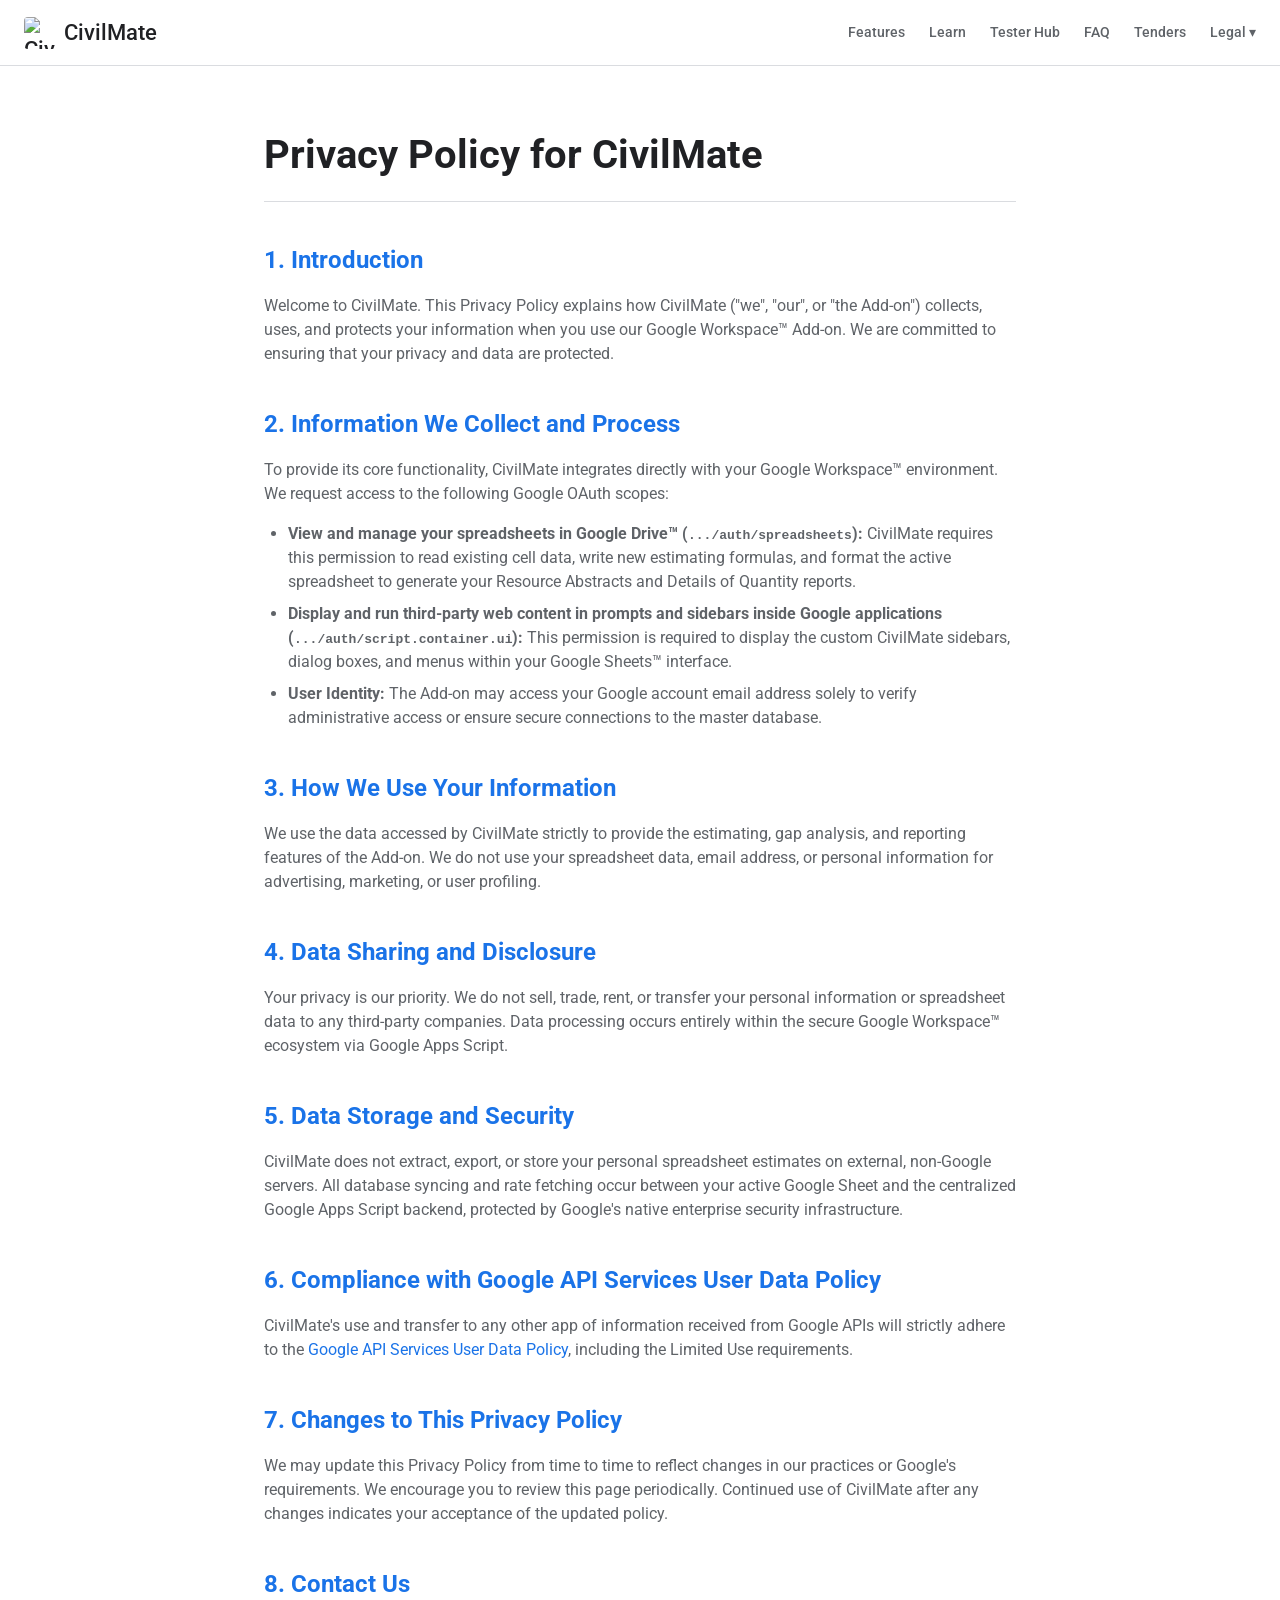
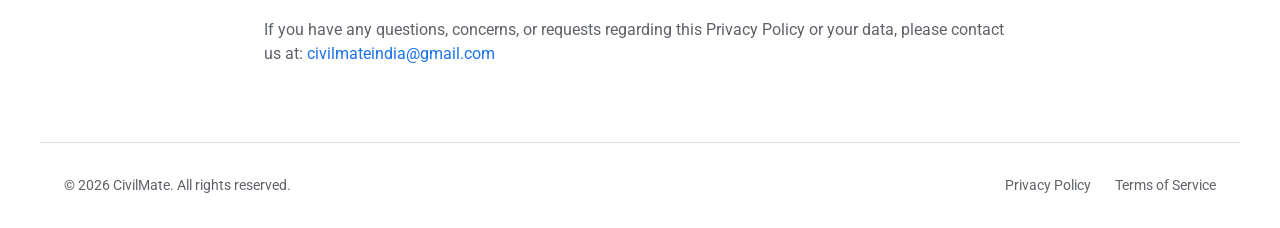
==== addon-privacy.html @ a929aa40 "Add files via upload" ====
﻿<!DOCTYPE html>
<html lang="en">
<head>
    <meta charset="UTF-8">
    <meta name="viewport" content="width=device-width, initial-scale=1.0">
    <title>Privacy Policy - CivilMate</title>
    <link rel="preconnect" href="https://fonts.googleapis.com">
    <link rel="preconnect" href="https://fonts.gstatic.com" crossorigin>
    <link href="https://fonts.googleapis.com/css2?family=Google+Sans:wght@400;500;700&family=Roboto:wght@400;500&display=swap" rel="stylesheet">
    <link href="https://fonts.googleapis.com/icon?family=Material+Icons" rel="stylesheet">
    <link rel="stylesheet" href="style.css">
</head>
<body>

    <header>
        <div class="logo">
            <img src="logo.jpg" alt="CivilMate Logo" width="32" height="32" style="border-radius:4px;">
            <a href="index.html" style="color: inherit;">CivilMate</a>
        </div>
        <div class="nav-links">
            <a href="index.html#features">Features</a>
            <a href="index.html#learn-section">Learn</a>
            <a href="index.html#tester-hub-section">Tester Hub</a>
            <a href="faq.html">FAQ</a>
            <a href="live-tenders.html">Tenders</a>
            <div class="dropdown">
                <a href="#" style="cursor:default">Legal &#9662;</a>
                <div class="dropdown-content">
                    <div class="dropdown-group">CivilMate Add-On</div>
                    <a href="addon-privacy.html">Privacy Policy</a>
                    <a href="addon-terms.html">Terms of Service</a>
                    <div class="dropdown-divider"></div>
                    <div class="dropdown-group">CivilMate Extension</div>
                    <a href="extension-privacy.html">Privacy Policy</a>
                </div>
            </div>
        </div>
    </header>

    <div class="doc-content">
        <h1>Privacy Policy for CivilMate</h1>
        
        <h2>1. Introduction</h2>
        <p>Welcome to CivilMate. This Privacy Policy explains how CivilMate ("we", "our", or "the Add-on") collects, uses, and protects your information when you use our Google Workspace&trade; Add-on. We are committed to ensuring that your privacy and data are protected.</p>

        <h2>2. Information We Collect and Process</h2>
        <p>To provide its core functionality, CivilMate integrates directly with your Google Workspace&trade; environment. We request access to the following Google OAuth scopes:</p>
        <ul>
            <li><strong>View and manage your spreadsheets in Google Drive&trade; (<code>.../auth/spreadsheets</code>):</strong> CivilMate requires this permission to read existing cell data, write new estimating formulas, and format the active spreadsheet to generate your Resource Abstracts and Details of Quantity reports.</li>
            <li><strong>Display and run third-party web content in prompts and sidebars inside Google applications (<code>.../auth/script.container.ui</code>):</strong> This permission is required to display the custom CivilMate sidebars, dialog boxes, and menus within your Google Sheets&trade; interface.</li>
            <li><strong>User Identity:</strong> The Add-on may access your Google account email address solely to verify administrative access or ensure secure connections to the master database.</li>
        </ul>

        <h2>3. How We Use Your Information</h2>
        <p>We use the data accessed by CivilMate strictly to provide the estimating, gap analysis, and reporting features of the Add-on. We do not use your spreadsheet data, email address, or personal information for advertising, marketing, or user profiling.</p>

        <h2>4. Data Sharing and Disclosure</h2>
        <p>Your privacy is our priority. We do not sell, trade, rent, or transfer your personal information or spreadsheet data to any third-party companies. Data processing occurs entirely within the secure Google Workspace&trade; ecosystem via Google Apps Script.</p>

        <h2>5. Data Storage and Security</h2>
        <p>CivilMate does not extract, export, or store your personal spreadsheet estimates on external, non-Google servers. All database syncing and rate fetching occur between your active Google Sheet and the centralized Google Apps Script backend, protected by Google's native enterprise security infrastructure.</p>

        <h2>6. Compliance with Google API Services User Data Policy</h2>
        <p>CivilMate's use and transfer to any other app of information received from Google APIs will strictly adhere to the <a href="https://developers.google.com/terms/api-services-user-data-policy" target="_blank">Google API Services User Data Policy</a>, including the Limited Use requirements.</p>

        <h2>7. Changes to This Privacy Policy</h2>
        <p>We may update this Privacy Policy from time to time to reflect changes in our practices or Google's requirements. We encourage you to review this page periodically. Continued use of CivilMate after any changes indicates your acceptance of the updated policy.</p>

        <h2>8. Contact Us</h2>
        <p>If you have any questions, concerns, or requests regarding this Privacy Policy or your data, please contact us at: <a href="mailto:civilmateindia@gmail.com">civilmateindia@gmail.com</a></p>
    </div>

    <footer>
        <div>&copy; 2026 CivilMate. All rights reserved.</div>
        <div class="footer-links">
            <a href="addon-privacy.html">Privacy Policy</a>
            <a href="addon-terms.html">Terms of Service</a>
        </div>
    </footer>

</body>
</html>
---- style.css ----
﻿:root {
    --google-blue: #1a73e8;
    --google-blue-hover: #1557b0;
    --text-primary: #202124;
    --text-secondary: #5f6368;
    --bg-gray: #f8f9fa;
    --border-color: #dadce0;
}

* {
    box-sizing: border-box;
    margin: 0;
    padding: 0;
}

body {
    font-family: 'Google Sans', 'Roboto', Arial, sans-serif;
    color: var(--text-primary);
    line-height: 1.5;
    -webkit-font-smoothing: antialiased;
}

a {
    text-decoration: none;
    color: var(--google-blue);
}

/* Navbar */
header {
    position: fixed;
    top: 0;
    width: 100%;
    background: white;
    padding: 16px 24px;
    display: flex;
    align-items: center;
    justify-content: space-between;
    border-bottom: 1px solid var(--border-color);
    z-index: 1000;
}

.logo {
    font-size: 22px;
    font-weight: 500;
    color: var(--text-primary);
    display: flex;
    align-items: center;
    gap: 8px;
}

.logo .material-icons {
    color: var(--google-blue);
    font-size: 28px;
}

.nav-links {
    display: flex;
    gap: 24px;
    align-items: center;
}

.nav-links a {
    color: var(--text-secondary);
    font-weight: 500;
    font-size: 14px;
}

.nav-links a:hover {
    color: var(--text-primary);
}

/* Buttons */
.btn {
    display: inline-flex;
    align-items: center;
    justify-content: center;
    padding: 10px 24px;
    font-family: 'Google Sans', sans-serif;
    font-weight: 500;
    font-size: 15px;
    border-radius: 4px;
    cursor: pointer;
    transition: all 0.2s ease;
    border: none;
}

.btn-primary {
    background-color: var(--google-blue);
    color: white;
}

.btn-primary:hover {
    background-color: var(--google-blue-hover);
    box-shadow: 0 1px 2px 0 rgba(60,64,67,0.3), 0 1px 3px 1px rgba(60,64,67,0.15);
    color: white;
}

.btn-secondary {
    background-color: white;
    color: var(--google-blue);
    border: 1px solid var(--border-color);
}

.btn-secondary:hover {
    background-color: var(--bg-gray);
}

/* Hero Section */
.hero {
    margin-top: 65px;
    padding: 80px 24px;
    text-align: center;
    max-width: 900px;
    margin-left: auto;
    margin-right: auto;
}

.hero h1 {
    font-size: 56px;
    line-height: 1.2;
    margin-bottom: 24px;
    letter-spacing: -0.5px;
}

.hero p {
    font-size: 20px;
    color: var(--text-secondary);
    margin-bottom: 40px;
    max-width: 700px;
    margin-left: auto;
    margin-right: auto;
}

.hero-actions {
    display: flex;
    gap: 16px;
    justify-content: center;
}

/* Features Section */
.features {
    background-color: var(--bg-gray);
    padding: 80px 24px;
}

.features-container {
    max-width: 1200px;
    margin: 0 auto;
    display: grid;
    grid-template-columns: repeat(auto-fit, minmax(300px, 1fr));
    gap: 40px;
}

.feature-card {
    background: white;
    padding: 40px;
    border-radius: 8px;
    border: 1px solid var(--border-color);
    transition: box-shadow 0.3s ease;
}

.feature-card:hover {
    box-shadow: 0 4px 6px rgba(0,0,0,0.05);
}

.feature-icon {
    width: 48px;
    height: 48px;
    background: #e8f0fe;
    color: var(--google-blue);
    border-radius: 50%;
    display: flex;
    align-items: center;
    justify-content: center;
    margin-bottom: 24px;
}

.feature-icon .material-icons {
    font-size: 24px;
}

.feature-card h3 {
    font-size: 20px;
    margin-bottom: 12px;
    font-weight: 500;
}

.feature-card p {
    color: var(--text-secondary);
    font-size: 16px;
}

/* Support Section */
.support {
    padding: 80px 24px;
    text-align: center;
    max-width: 800px;
    margin: 0 auto;
}

.support h2 {
    font-size: 36px;
    margin-bottom: 16px;
    font-weight: 500;
}

.support p {
    color: var(--text-secondary);
    font-size: 18px;
    margin-bottom: 32px;
}

.contact-box {
    display: inline-flex;
    align-items: center;
    gap: 12px;
    padding: 16px 32px;
    background: var(--bg-gray);
    border-radius: 24px;
    font-size: 18px;
    font-weight: 500;
}

/* Footer */
footer {
    border-top: 1px solid var(--border-color);
    padding: 32px 24px;
    display: flex;
    justify-content: space-between;
    align-items: center;
    max-width: 1200px;
    margin: 0 auto;
    color: var(--text-secondary);
    font-size: 14px;
}

.footer-links {
    display: flex;
    gap: 24px;
}

.footer-links a {
    color: var(--text-secondary);
}

.footer-links a:hover {
    color: var(--text-primary);
}

/* Document / Legal Pages */
.doc-content {
    margin-top: 65px;
    padding: 60px 24px;
    max-width: 800px;
    margin-left: auto;
    margin-right: auto;
}

.doc-content h1 {
    font-size: 40px;
    margin-bottom: 32px;
    padding-bottom: 16px;
    border-bottom: 1px solid var(--border-color);
}

.doc-content h2 {
    font-size: 24px;
    margin-top: 40px;
    margin-bottom: 16px;
    color: var(--google-blue);
}

.doc-content p {
    margin-bottom: 16px;
    color: var(--text-secondary);
}

.doc-content ul {
    margin-left: 24px;
    margin-bottom: 24px;
    color: var(--text-secondary);
}

.doc-content li {
    margin-bottom: 8px;
}

/* Responsive */
@media (max-width: 768px) {
    .hero h1 {
        font-size: 40px;
    }
    .hero p {
        font-size: 18px;
    }
    .nav-links {
        display: none; 
    }
    footer {
        flex-direction: column;
        gap: 16px;
        text-align: center;
    }
}

 / *   D r o p d o w n   M e n u   * / 
 . d r o p d o w n   { 
         p o s i t i o n :   r e l a t i v e ; 
         d i s p l a y :   i n l i n e - b l o c k ; 
 } 
 
 . d r o p d o w n - c o n t e n t   { 
         d i s p l a y :   n o n e ; 
         p o s i t i o n :   a b s o l u t e ; 
         b a c k g r o u n d - c o l o r :   w h i t e ; 
         m i n - w i d t h :   1 6 0 p x ; 
         b o x - s h a d o w :   0 p x   8 p x   1 6 p x   0 p x   r g b a ( 0 , 0 , 0 , 0 . 1 ) ; 
         z - i n d e x :   1 0 0 1 ; 
         b o r d e r - r a d i u s :   4 p x ; 
         b o r d e r :   1 p x   s o l i d   v a r ( - - b o r d e r - c o l o r ) ; 
         t o p :   1 0 0 % ; 
         m a r g i n - t o p :   8 p x ; 
 } 
 
 . d r o p d o w n - c o n t e n t   a   { 
         c o l o r :   v a r ( - - t e x t - s e c o n d a r y ) ; 
         p a d d i n g :   1 2 p x   1 6 p x ; 
         t e x t - d e c o r a t i o n :   n o n e ; 
         d i s p l a y :   b l o c k ; 
         f o n t - s i z e :   1 4 p x ; 
         w h i t e - s p a c e :   n o w r a p ; 
 } 
 
 . d r o p d o w n - c o n t e n t   a : h o v e r   { 
         b a c k g r o u n d - c o l o r :   v a r ( - - b g - g r a y ) ; 
         c o l o r :   v a r ( - - g o o g l e - b l u e ) ; 
 } 
 
 . d r o p d o w n : h o v e r   . d r o p d o w n - c o n t e n t   { 
         d i s p l a y :   b l o c k ; 
 }  
 

        :root {
            --primary: #1a73e8;
            --primary-light: #e8f0fe;
            --success: #1e8e3e;
            --danger: #d93025;
            --bg-light: #f8f9fa;
            --text-main: #202124;
            --text-muted: #5f6368;
            --border: #dadce0;
        }

        .learn-content {
            margin-top: 65px;
            padding: 80px 24px;
            max-width: 1000px;
            margin-left: auto;
            margin-right: auto;
        }

        .header-text {
            text-align: center;
            margin-bottom: 50px;
        }

        .header-text h2 {
            font-size: clamp(2rem, 4vw, 2.5rem);
            font-weight: 700;
            margin: 0 0 16px 0;
            line-height: 1.2;
        }

        .header-text p {
            font-size: clamp(1.1rem, 3vw, 1.2rem);
            color: var(--text-muted);
            max-width: 700px;
            margin: 0 auto;
        }

        .grid-container, .pricing-container {
            display: grid;
            grid-template-columns: repeat(auto-fit, minmax(320px, 1fr));
            gap: 24px;
            margin-bottom: 80px;
        }

        .card {
            background: #fff;
            border-radius: 12px;
            padding: 32px;
            border: 1px solid var(--border);
            position: relative;
            box-shadow: 0 4px 6px -1px rgba(0, 0, 0, 0.05);
            display: flex;
            flex-direction: column;
        }

        .card-old {
            border-top: 5px solid var(--text-muted);
            background: var(--bg-light);
        }

        .card-new {
            border: 2px solid var(--primary);
            border-top: 5px solid var(--primary);
            box-shadow: 0 10px 25px -5px rgba(26, 115, 232, 0.15);
            z-index: 1;
        }

        @media (min-width: 768px) {
            .card-new {
                transform: scale(1.03);
            }
        }

        .winner-badge, .badge {
            position: absolute;
            top: -14px;
            left: 50%;
            transform: translateX(-50%);
            background: var(--primary);
            color: white;
            padding: 6px 16px;
            border-radius: 20px;
            font-size: 0.85rem;
            font-weight: 700;
            text-transform: uppercase;
            letter-spacing: 0.5px;
            box-shadow: 0 4px 6px rgba(26, 115, 232, 0.3);
            white-space: nowrap;
        }

        .card-title {
            font-size: 1.4rem;
            font-weight: 700;
            margin: 0 0 8px 0;
            text-align: center;
        }

        .card-new .card-title {
            color: var(--primary);
            margin-top: 8px;
        }

        .card-subtitle {
            font-size: 1rem;
            color: var(--text-muted);
            margin-bottom: 24px;
            padding-bottom: 16px;
            border-bottom: 1px solid var(--border);
            text-align: center;
        }

        .price-container {
            text-align: center;
            margin-bottom: 24px;
            padding-bottom: 24px;
            border-bottom: 1px solid var(--border);
        }

        .price {
            font-size: 3.5rem;
            font-weight: 700;
            line-height: 1;
            margin: 0;
            color: var(--text-main);
        }

        .price span {
            font-size: 1.2rem;
            font-weight: 500;
            color: var(--text-muted);
        }

        .card-new .price {
            color: var(--primary);
        }

        .strike-price {
            text-decoration: line-through;
            text-decoration-color: var(--danger);
            text-decoration-thickness: 3px;
        }

        ul.features {
            list-style: none;
            padding: 0;
            margin: 0 0 24px 0;
            flex-grow: 1;
        }

        ul.features li {
            display: flex;
            align-items: flex-start;
            gap: 12px;
            margin-bottom: 16px;
            color: var(--text-main);
        }

        .icon {
            flex-shrink: 0;
            width: 24px;
            height: 24px;
            display: flex;
            align-items: center;
            justify-content: center;
            border-radius: 50%;
            font-weight: bold;
        }

        .icon-red { color: var(--danger); }
        .icon-green { color: var(--success); }
        .icon-check { background: #e6f4ea; color: var(--success); }
        .icon-cross { background: #fce8e6; color: var(--danger); }

        .feature-title {
            font-weight: 500;
            display: block;
            font-size: 1rem;
            margin-bottom: 4px;
        }

        .feature-desc {
            color: var(--text-muted);
            font-size: 0.9rem;
            line-height: 1.5;
        }

        .btn-outline {
            background: transparent;
            border: 2px solid var(--border);
            color: var(--text-muted);
            pointer-events: none; 
            text-align: center;
            padding: 12px;
            border-radius: 4px;
            font-weight: 500;
        }
        
        .btn-full {
            display: block;
            width: 100%;
            text-align: center;
            padding: 12px;
            border-radius: 4px;
            font-weight: 500;
            text-decoration: none;
        }

        .footnote {
            text-align: center;
            font-size: 0.85rem;
            color: var(--text-muted);
            margin: 16px 0 0 0;
            font-style: italic;
            line-height: 1.4;
        }

        .install-links {
            text-align: center;
            margin-top: 60px;
            padding-top: 40px;
            border-top: 1px solid var(--border);
        }

        .install-links h3 {
            font-size: 1.8rem;
            margin-bottom: 24px;
        }

        .install-buttons {
            display: flex;
            flex-wrap: wrap;
            gap: 16px;
            justify-content: center;
        }
    

        :root {
            --primary: #2563eb;
            --primary-hover: #1d4ed8;
            --primary-light: #eff6ff;
            --secondary: #f8fafc;
            --success: #16a34a;
            --danger: #dc2626;  
            --danger-hover: #b91c1c;
            --warning: #d97706;
            --warning-bg: #fffbeb;
            --warning-border: #fcd34d;
            --warning-text: #92400e;
            --bg-main: #f1f5f9;
            --text-main: #1e293b;
            --text-muted: #64748b;
            --border: #e2e8f0;
            --card-shadow: 0 10px 15px -3px rgba(0,0,0,0.1), 0 4px 6px -2px rgba(0,0,0,0.05);
            --focus-ring: 0 0 0 3px rgba(37,99,235,0.2);
        }

        
        
        .tester-container { width: 100%; max-width: 650px; margin: 40px auto; background: #fff; border: 1px solid var(--border); border-radius: 16px; box-shadow: var(--card-shadow); overflow: hidden; font-family: -apple-system, BlinkMacSystemFont, "Segoe UI", Roboto, Helvetica, Arial, sans-serif; }
        
        .header-tester { background: var(--secondary); padding: 30px 30px 0 30px; border-bottom: 1px solid var(--border); text-align: center; }
        .header-tester h2 { margin: 0 0 10px 0; font-size: 1.5rem; font-weight: 800; color: var(--text-main); }
        .header-tester p { margin: 0 0 25px 0; font-size: 0.95rem; color: var(--text-muted); line-height: 1.5; }
        
        .tab-nav { display: flex; justify-content: center; gap: 10px; margin-bottom: -1px; flex-wrap: wrap; }
        .tab-btn { background: transparent; border: 1px solid transparent; border-bottom: none; padding: 12px 20px; font-size: 0.9rem; font-weight: 600; color: var(--text-muted); cursor: pointer; border-radius: 8px 8px 0 0; transition: all 0.2s; position: relative; bottom: -1px; }
        .tab-btn:hover { color: var(--primary); background: var(--primary-light); }
        .tab-btn.active { background: #fff; border-color: var(--border); color: var(--primary); font-weight: 700; box-shadow: 0 -4px 6px -4px rgba(0,0,0,0.05); }

        .form-section { padding: 30px; display: none; animation: fadeIn 0.3s ease-out forwards; }
        .form-section.active { display: block; }
        @keyframes fadeIn { from { opacity: 0; transform: translateY(5px); } to { opacity: 1; transform: translateY(0); } }

        /* Dashboard Styles */
        .dash-container { background: var(--bg-main); border: 1px solid var(--border); border-radius: 10px; padding: 15px; margin-bottom: 25px; }
        .dash-header { display: flex; justify-content: space-between; align-items: center; margin-bottom: 12px; }
        .dash-header h4 { margin: 0; font-size: 0.85rem; text-transform: uppercase; letter-spacing: 0.5px; color: var(--text-muted); }
        
        .dash-actions { display: flex; align-items: center; gap: 12px; }
        .live-indicator { display: flex; align-items: center; gap: 6px; font-size: 0.75rem; font-weight: 600; color: var(--success); }
        .pulse-dot { width: 8px; height: 8px; background: var(--success); border-radius: 50%; animation: pulse 2s infinite; }
        @keyframes pulse { 0% { box-shadow: 0 0 0 0 rgba(22, 163, 74, 0.4); } 70% { box-shadow: 0 0 0 6px rgba(22, 163, 74, 0); } 100% { box-shadow: 0 0 0 0 rgba(22, 163, 74, 0); } }
        
        /* Refresh Button Styles */
        .refresh-btn { background: #fff; border: 1px solid var(--border); border-radius: 6px; padding: 4px 8px; font-size: 0.7rem; font-weight: 600; color: var(--text-muted); cursor: pointer; display: flex; align-items: center; gap: 4px; transition: all 0.2s; box-shadow: 0 1px 2px rgba(0,0,0,0.02); }
        .refresh-btn:hover { background: var(--primary-light); color: var(--primary); border-color: var(--primary); }
        .refresh-icon { width: 12px; height: 12px; }
        .is-refreshing .refresh-icon { animation: spin 1s linear infinite; }
        .sync-note { font-size: 0.7rem; color: var(--text-muted); text-align: right; margin-top: 10px; font-style: italic; }

        .stat-grid { display: grid; grid-template-columns: repeat(auto-fit, minmax(120px, 1fr)); gap: 10px; }
        .stat-card { background: #fff; border: 1px solid var(--border); border-radius: 8px; padding: 12px; text-align: center; box-shadow: 0 1px 2px rgba(0,0,0,0.02); }
        .stat-val { font-size: 1.4rem; font-weight: 800; color: var(--text-main); margin-bottom: 4px; line-height: 1; }
        .stat-val.primary { color: var(--primary); }
        .stat-val.danger { color: var(--danger); }
        .stat-val.warning { color: var(--warning); }
        .stat-label { font-size: 0.75rem; font-weight: 600; color: var(--text-muted); }

        /* Compact Feedback Table */
        .dash-table { width: 100%; border-collapse: collapse; background: #fff; border-radius: 8px; overflow: hidden; border: 1px solid var(--border); }
        .dash-table th { background: var(--secondary); padding: 8px 10px; font-size: 0.7rem; text-transform: uppercase; color: var(--text-muted); border-bottom: 1px solid var(--border); text-align: left; }
        .dash-table td { padding: 8px 10px; font-size: 0.8rem; border-bottom: 1px solid var(--border); color: var(--text-main); font-weight: 500; vertical-align: middle; }
        .dash-table tr:last-child td { border-bottom: none; }
        .progress-bar-bg { width: 100%; background: var(--border); border-radius: 4px; height: 5px; margin-top: 4px; overflow: hidden; }
        .progress-bar-fill { height: 100%; background: var(--primary); border-radius: 4px; transition: width 0.5s ease; }

        /* Form Components */
        .form-group { margin-bottom: 20px; position: relative; }
        .form-group label { display: block; font-size: 0.85rem; font-weight: 700; color: var(--text-main); margin-bottom: 8px; }
        .form-control { width: 100%; padding: 12px; border: 1px solid var(--border); border-radius: 8px; font-size: 0.95rem; font-family: inherit; color: var(--text-main); background: #fff; box-sizing: border-box; transition: all 0.2s; }
        .form-control:focus { outline: none; border-color: var(--primary); box-shadow: var(--focus-ring); }
        .form-control.is-invalid { border-color: var(--danger); box-shadow: 0 0 0 3px rgba(220, 38, 38, 0.15); }
        .error-text { color: var(--danger); font-size: 0.75rem; font-weight: 600; margin-top: 6px; display: none; }
        textarea.form-control { resize: vertical; min-height: 100px; }
        select.form-control { appearance: none; background-image: url("data:image/svg+xml;charset=UTF-8,%3csvg xmlns='http://www.w3.org/2000/svg' viewBox='0 0 24 24' fill='none' stroke='%2364748b' stroke-width='2' stroke-linecap='round' stroke-linejoin='round'%3e%3cpolyline points='6 9 12 15 18 9'%3e%3c/polyline%3e%3c/svg%3e"); background-repeat: no-repeat; background-position: right 12px center; background-size: 16px; padding-right: 40px; }
        .helper-text { font-size: 0.75rem; color: var(--text-muted); margin-top: 6px; display: block; }
        
        .checkbox-group { display: flex; align-items: flex-start; gap: 10px; margin-bottom: 25px; }
        .checkbox-group input[type="checkbox"] { width: 18px; height: 18px; margin-top: 2px; accent-color: var(--primary); cursor: pointer; }
        .checkbox-group label { font-size: 0.85rem; color: var(--text-main); font-weight: 400; line-height: 1.5; margin: 0; cursor: pointer; }

        .btn-submit { width: 100%; padding: 14px; border: none; border-radius: 8px; font-size: 1rem; font-weight: 700; color: #fff; background: var(--primary); cursor: pointer; transition: background 0.2s; display: flex; justify-content: center; align-items: center; gap: 8px; }
        .btn-submit:hover { background: var(--primary-hover); }
        .btn-submit.btn-danger { background: var(--danger); }
        .btn-submit.btn-danger:hover { background: var(--danger-hover); }

        .success-state { text-align: center; padding: 40px 20px; display: none; flex-direction: column; align-items: center; justify-content: center; animation: fadeIn 0.4s ease-out; }
        .success-icon { width: 64px; height: 64px; background: #dcfce7; color: var(--success); border-radius: 50%; display: flex; justify-content: center; align-items: center; margin-bottom: 20px; }
        .success-icon svg { width: 32px; height: 32px; }
        .success-state h3 { margin: 0 0 10px 0; font-size: 1.3rem; color: var(--text-main); }
        .success-state p { margin: 0 0 25px 0; color: var(--text-muted); line-height: 1.5; }
        .btn-outline { background: transparent; border: 1px solid var(--border); padding: 10px 20px; border-radius: 8px; font-weight: 600; color: var(--text-main); cursor: pointer; transition: 0.2s; }
        .btn-outline:hover { background: var(--bg-main); }

        .spinner { border: 3px solid rgba(255,255,255,0.3); border-radius: 50%; border-top: 3px solid #fff; width: 18px; height: 18px; animation: spin 1s linear infinite; display: none; }
        @keyframes spin { 0% { transform: rotate(0deg); } 100% { transform: rotate(360deg); } }
        .is-loading .btn-text { display: none; }
        .is-loading .spinner { display: block; }
        
        @media (max-width: 480px) {
            .header-tester { padding: 20px 20px 0 20px; }
            .tab-btn { padding: 10px 12px; font-size: 0.85rem; }
            .form-section { padding: 20px; }
            .stat-grid { grid-template-columns: 1fr 1fr; }
        }
    

/* Clean Dropdown CSS */
.dropdown {
    position: relative;
    display: inline-flex;
    align-items: center;
    height: 100%;
}
.dropdown-content {
    display: none;
    position: absolute;
    background-color: white;
    min-width: 220px;
    box-shadow: 0px 4px 12px rgba(0,0,0,0.15);
    z-index: 1001;
    border-radius: 8px;
    border: 1px solid var(--border-color);
    top: 100%;
    margin-top: 4px;
    padding: 8px 0;
    right: 0;
}
.dropdown-group {
    padding: 10px 16px 4px 16px;
    font-size: 11px;
    font-weight: 700;
    color: var(--text-secondary);
    text-transform: uppercase;
    letter-spacing: 0.5px;
}
.dropdown-divider {
    height: 1px;
    background-color: var(--border-color);
    margin: 6px 0;
}
.dropdown-content a {
    color: var(--text-primary) !important;
    padding: 8px 16px 8px 24px !important;
    text-decoration: none;
    display: block;
    font-size: 14px !important;
    font-weight: 400 !important;
    white-space: nowrap;
}
.dropdown-content a:hover {
    background-color: var(--bg-gray) !important;
    color: var(--google-blue) !important;
}
.dropdown:hover .dropdown-content {
    display: block;
}
        :root {
            --primary: #2563eb;
            --primary-hover: #1d4ed8;
            --primary-light: #eff6ff;
            --secondary: #f8fafc;
            --success: #16a34a;
            --danger: #dc2626;  
            --danger-hover: #b91c1c;
            --warning: #d97706;
            --warning-bg: #fffbeb;
            --warning-border: #fcd34d;
            --warning-text: #92400e;
            --bg-main: #f1f5f9;
            --text-main: #1e293b;
            --text-muted: #64748b;
            --border: #e2e8f0;
            --card-shadow: 0 10px 15px -3px rgba(0,0,0,0.1), 0 4px 6px -2px rgba(0,0,0,0.05);
            --focus-ring: 0 0 0 3px rgba(37,99,235,0.2);
        }

        
        
        .tester-container { width: 100%; max-width: 650px; margin: 40px auto; background: #fff; border: 1px solid var(--border); border-radius: 16px; box-shadow: var(--card-shadow); overflow: hidden; }
        
        .header { background: var(--secondary); padding: 30px 30px 0 30px; border-bottom: 1px solid var(--border); text-align: center; }
        .header h2 { margin: 0 0 10px 0; font-size: 1.5rem; font-weight: 800; color: var(--text-main); }
        .header p { margin: 0 0 25px 0; font-size: 0.95rem; color: var(--text-muted); line-height: 1.5; }
        
        .tab-nav { display: flex; justify-content: center; gap: 10px; margin-bottom: -1px; flex-wrap: wrap; }
        .tab-btn { background: transparent; border: 1px solid transparent; border-bottom: none; padding: 12px 20px; font-size: 0.9rem; font-weight: 600; color: var(--text-muted); cursor: pointer; border-radius: 8px 8px 0 0; transition: all 0.2s; position: relative; bottom: -1px; }
        .tab-btn:hover { color: var(--primary); background: var(--primary-light); }
        .tab-btn.active { background: #fff; border-color: var(--border); color: var(--primary); font-weight: 700; box-shadow: 0 -4px 6px -4px rgba(0,0,0,0.05); }

        .form-section { padding: 30px; display: none; animation: fadeIn 0.3s ease-out forwards; }
        .form-section.active { display: block; }
        @keyframes fadeIn { from { opacity: 0; transform: translateY(5px); } to { opacity: 1; transform: translateY(0); } }

        /* Dashboard Styles */
        .dash-container { background: var(--bg-main); border: 1px solid var(--border); border-radius: 10px; padding: 15px; margin-bottom: 25px; }
        .dash-header { display: flex; justify-content: space-between; align-items: center; margin-bottom: 12px; }
        .dash-header h4 { margin: 0; font-size: 0.85rem; text-transform: uppercase; letter-spacing: 0.5px; color: var(--text-muted); }
        
        .dash-actions { display: flex; align-items: center; gap: 12px; }
        .live-indicator { display: flex; align-items: center; gap: 6px; font-size: 0.75rem; font-weight: 600; color: var(--success); }
        .pulse-dot { width: 8px; height: 8px; background: var(--success); border-radius: 50%; animation: pulse 2s infinite; }
        @keyframes pulse { 0% { box-shadow: 0 0 0 0 rgba(22, 163, 74, 0.4); } 70% { box-shadow: 0 0 0 6px rgba(22, 163, 74, 0); } 100% { box-shadow: 0 0 0 0 rgba(22, 163, 74, 0); } }
        
        /* Refresh Button Styles */
        .refresh-btn { background: #fff; border: 1px solid var(--border); border-radius: 6px; padding: 4px 8px; font-size: 0.7rem; font-weight: 600; color: var(--text-muted); cursor: pointer; display: flex; align-items: center; gap: 4px; transition: all 0.2s; box-shadow: 0 1px 2px rgba(0,0,0,0.02); }
        .refresh-btn:hover { background: var(--primary-light); color: var(--primary); border-color: var(--primary); }
        .refresh-icon { width: 12px; height: 12px; }
        .is-refreshing .refresh-icon { animation: spin 1s linear infinite; }
        .sync-note { font-size: 0.7rem; color: var(--text-muted); text-align: right; margin-top: 10px; font-style: italic; }

        .stat-grid { display: grid; grid-template-columns: repeat(auto-fit, minmax(120px, 1fr)); gap: 10px; }
        .stat-card { background: #fff; border: 1px solid var(--border); border-radius: 8px; padding: 12px; text-align: center; box-shadow: 0 1px 2px rgba(0,0,0,0.02); }
        .stat-val { font-size: 1.4rem; font-weight: 800; color: var(--text-main); margin-bottom: 4px; line-height: 1; }
        .stat-val.primary { color: var(--primary); }
        .stat-val.danger { color: var(--danger); }
        .stat-val.warning { color: var(--warning); }
        .stat-label { font-size: 0.75rem; font-weight: 600; color: var(--text-muted); }

        /* Compact Feedback Table */
        .dash-table { width: 100%; border-collapse: collapse; background: #fff; border-radius: 8px; overflow: hidden; border: 1px solid var(--border); }
        .dash-table th { background: var(--secondary); padding: 8px 10px; font-size: 0.7rem; text-transform: uppercase; color: var(--text-muted); border-bottom: 1px solid var(--border); text-align: left; }
        .dash-table td { padding: 8px 10px; font-size: 0.8rem; border-bottom: 1px solid var(--border); color: var(--text-main); font-weight: 500; vertical-align: middle; }
        .dash-table tr:last-child td { border-bottom: none; }
        .progress-bar-bg { width: 100%; background: var(--border); border-radius: 4px; height: 5px; margin-top: 4px; overflow: hidden; }
        .progress-bar-fill { height: 100%; background: var(--primary); border-radius: 4px; transition: width 0.5s ease; }

        /* Form Components */
        .form-group { margin-bottom: 20px; position: relative; }
        .form-group label { display: block; font-size: 0.85rem; font-weight: 700; color: var(--text-main); margin-bottom: 8px; }
        .form-control { width: 100%; padding: 12px; border: 1px solid var(--border); border-radius: 8px; font-size: 0.95rem; font-family: inherit; color: var(--text-main); background: #fff; box-sizing: border-box; transition: all 0.2s; }
        .form-control:focus { outline: none; border-color: var(--primary); box-shadow: var(--focus-ring); }
        .form-control.is-invalid { border-color: var(--danger); box-shadow: 0 0 0 3px rgba(220, 38, 38, 0.15); }
        .error-text { color: var(--danger); font-size: 0.75rem; font-weight: 600; margin-top: 6px; display: none; }
        textarea.form-control { resize: vertical; min-height: 100px; }
        select.form-control { appearance: none; background-image: url("data:image/svg+xml;charset=UTF-8,%3csvg xmlns='http://www.w3.org/2000/svg' viewBox='0 0 24 24' fill='none' stroke='%2364748b' stroke-width='2' stroke-linecap='round' stroke-linejoin='round'%3e%3cpolyline points='6 9 12 15 18 9'%3e%3c/polyline%3e%3c/svg%3e"); background-repeat: no-repeat; background-position: right 12px center; background-size: 16px; padding-right: 40px; }
        .helper-text { font-size: 0.75rem; color: var(--text-muted); margin-top: 6px; display: block; }
        
        .checkbox-group { display: flex; align-items: flex-start; gap: 10px; margin-bottom: 25px; }
        .checkbox-group input[type="checkbox"] { width: 18px; height: 18px; margin-top: 2px; accent-color: var(--primary); cursor: pointer; }
        .checkbox-group label { font-size: 0.85rem; color: var(--text-main); font-weight: 400; line-height: 1.5; margin: 0; cursor: pointer; }

        .btn-submit { width: 100%; padding: 14px; border: none; border-radius: 8px; font-size: 1rem; font-weight: 700; color: #fff; background: var(--primary); cursor: pointer; transition: background 0.2s; display: flex; justify-content: center; align-items: center; gap: 8px; }
        .btn-submit:hover { background: var(--primary-hover); }
        .btn-submit.btn-danger { background: var(--danger); }
        .btn-submit.btn-danger:hover { background: var(--danger-hover); }

        .success-state { text-align: center; padding: 40px 20px; display: none; flex-direction: column; align-items: center; justify-content: center; animation: fadeIn 0.4s ease-out; }
        .success-icon { width: 64px; height: 64px; background: #dcfce7; color: var(--success); border-radius: 50%; display: flex; justify-content: center; align-items: center; margin-bottom: 20px; }
        .success-icon svg { width: 32px; height: 32px; }
        .success-state h3 { margin: 0 0 10px 0; font-size: 1.3rem; color: var(--text-main); }
        .success-state p { margin: 0 0 25px 0; color: var(--text-muted); line-height: 1.5; }
        .btn-outline { background: transparent; border: 1px solid var(--border); padding: 10px 20px; border-radius: 8px; font-weight: 600; color: var(--text-main); cursor: pointer; transition: 0.2s; }
        .btn-outline:hover { background: var(--bg-main); }

        .spinner { border: 3px solid rgba(255,255,255,0.3); border-radius: 50%; border-top: 3px solid #fff; width: 18px; height: 18px; animation: spin 1s linear infinite; display: none; }
        @keyframes spin { 0% { transform: rotate(0deg); } 100% { transform: rotate(360deg); } }
        .is-loading .btn-text { display: none; }
        .is-loading .spinner { display: block; }
        
        @media (max-width: 480px) {
            .header { padding: 20px 20px 0 20px; }
            .tab-btn { padding: 10px 12px; font-size: 0.85rem; }
            .form-section { padding: 20px; }
            .stat-grid { grid-template-columns: 1fr 1fr; }
        }
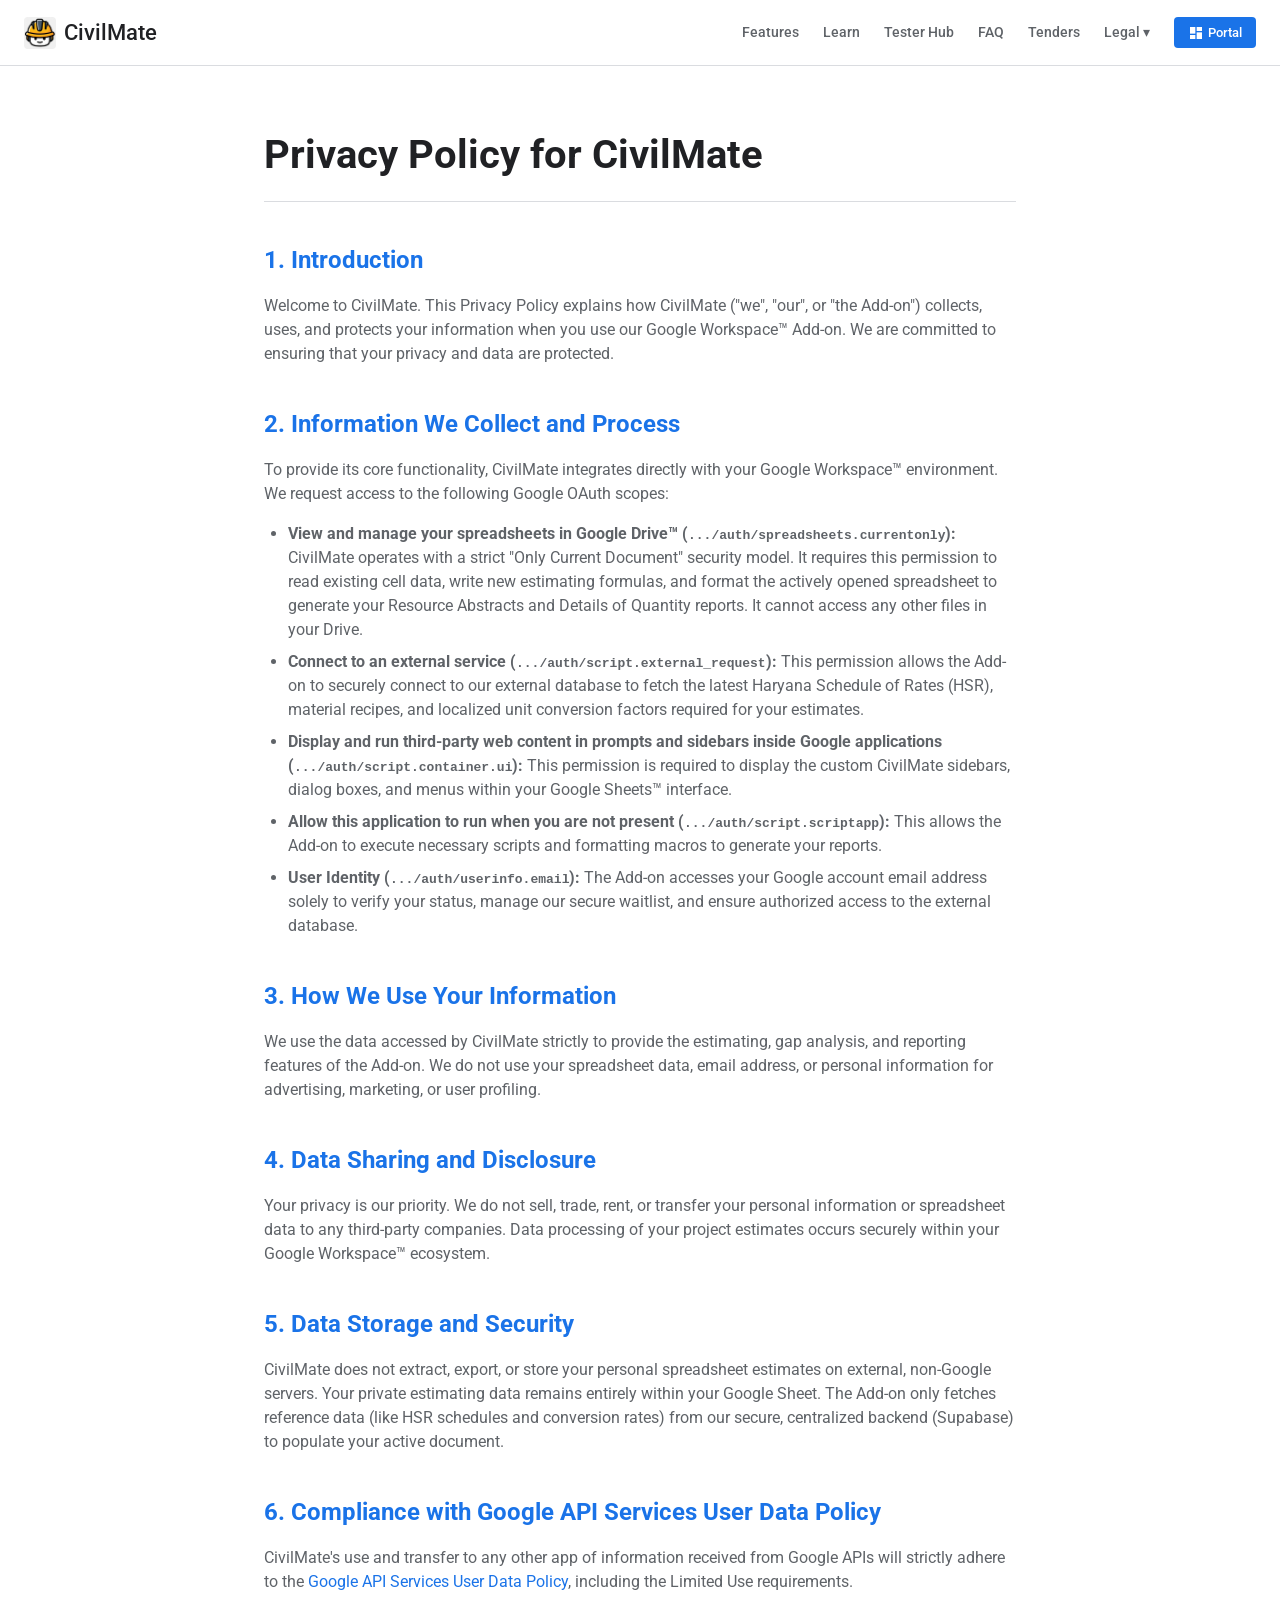
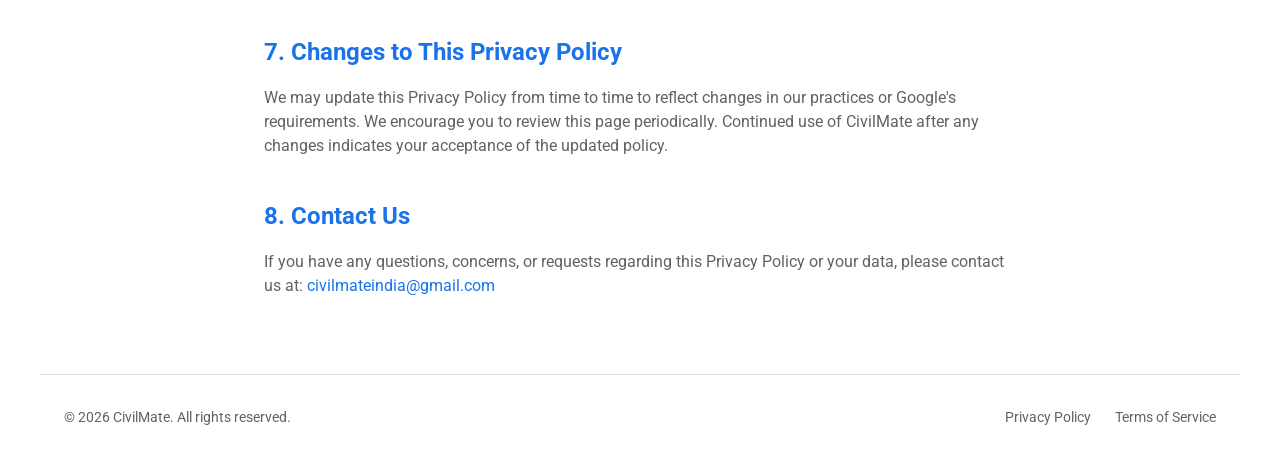
==== commit 30450a53: "Add files via upload" ====
--- a/addon-privacy.html
+++ b/addon-privacy.html
@@ -1,4 +1,4 @@
-﻿<!DOCTYPE html>
+<!DOCTYPE html>
 <html lang="en">
 <head>
     <meta charset="UTF-8">
@@ -34,6 +34,10 @@
                     <a href="extension-privacy.html">Privacy Policy</a>
                 </div>
             </div>
+            <a href="portal.html" style="background: var(--google-blue); color: white; padding: 6px 14px; border-radius: 4px; font-weight: 500; font-size: 13px; display: inline-flex; align-items: center; gap: 4px;">
+                <span class="material-icons" style="font-size: 16px;">dashboard</span>
+                Portal
+            </a>
         </div>
     </header>
 
@@ -46,22 +50,24 @@
         <h2>2. Information We Collect and Process</h2>
         <p>To provide its core functionality, CivilMate integrates directly with your Google Workspace&trade; environment. We request access to the following Google OAuth scopes:</p>
         <ul>
-            <li><strong>View and manage your spreadsheets in Google Drive&trade; (<code>.../auth/spreadsheets</code>):</strong> CivilMate requires this permission to read existing cell data, write new estimating formulas, and format the active spreadsheet to generate your Resource Abstracts and Details of Quantity reports.</li>
+            <li><strong>View and manage your spreadsheets in Google Drive&trade; (<code>.../auth/spreadsheets.currentonly</code>):</strong> CivilMate operates with a strict "Only Current Document" security model. It requires this permission to read existing cell data, write new estimating formulas, and format the actively opened spreadsheet to generate your Resource Abstracts and Details of Quantity reports. It cannot access any other files in your Drive.</li>
+            <li><strong>Connect to an external service (<code>.../auth/script.external_request</code>):</strong> This permission allows the Add-on to securely connect to our external database to fetch the latest Haryana Schedule of Rates (HSR), material recipes, and localized unit conversion factors required for your estimates.</li>
             <li><strong>Display and run third-party web content in prompts and sidebars inside Google applications (<code>.../auth/script.container.ui</code>):</strong> This permission is required to display the custom CivilMate sidebars, dialog boxes, and menus within your Google Sheets&trade; interface.</li>
-            <li><strong>User Identity:</strong> The Add-on may access your Google account email address solely to verify administrative access or ensure secure connections to the master database.</li>
+            <li><strong>Allow this application to run when you are not present (<code>.../auth/script.scriptapp</code>):</strong> This allows the Add-on to execute necessary scripts and formatting macros to generate your reports.</li>
+            <li><strong>User Identity (<code>.../auth/userinfo.email</code>):</strong> The Add-on accesses your Google account email address solely to verify your status, manage our secure waitlist, and ensure authorized access to the external database.</li>
         </ul>
 
         <h2>3. How We Use Your Information</h2>
         <p>We use the data accessed by CivilMate strictly to provide the estimating, gap analysis, and reporting features of the Add-on. We do not use your spreadsheet data, email address, or personal information for advertising, marketing, or user profiling.</p>
 
         <h2>4. Data Sharing and Disclosure</h2>
-        <p>Your privacy is our priority. We do not sell, trade, rent, or transfer your personal information or spreadsheet data to any third-party companies. Data processing occurs entirely within the secure Google Workspace&trade; ecosystem via Google Apps Script.</p>
+        <p>Your privacy is our priority. We do not sell, trade, rent, or transfer your personal information or spreadsheet data to any third-party companies. Data processing of your project estimates occurs securely within your Google Workspace&trade; ecosystem.</p>
 
         <h2>5. Data Storage and Security</h2>
-        <p>CivilMate does not extract, export, or store your personal spreadsheet estimates on external, non-Google servers. All database syncing and rate fetching occur between your active Google Sheet and the centralized Google Apps Script backend, protected by Google's native enterprise security infrastructure.</p>
+        <p>CivilMate does not extract, export, or store your personal spreadsheet estimates on external, non-Google servers. Your private estimating data remains entirely within your Google Sheet. The Add-on only fetches reference data (like HSR schedules and conversion rates) from our secure, centralized backend (Supabase) to populate your active document.</p>
 
         <h2>6. Compliance with Google API Services User Data Policy</h2>
-        <p>CivilMate's use and transfer to any other app of information received from Google APIs will strictly adhere to the <a href="https://developers.google.com/terms/api-services-user-data-policy" target="_blank">Google API Services User Data Policy</a>, including the Limited Use requirements.</p>
+        <p>CivilMate's use and transfer to any other app of information received from Google APIs will strictly adhere to the <a href="https://developers.google.com/terms/api-services-user-data-policy" target="_blank" rel="noopener noreferrer">Google API Services User Data Policy</a>, including the Limited Use requirements.</p>
 
         <h2>7. Changes to This Privacy Policy</h2>
         <p>We may update this Privacy Policy from time to time to reflect changes in our practices or Google's requirements. We encourage you to review this page periodically. Continued use of CivilMate after any changes indicates your acceptance of the updated policy.</p>
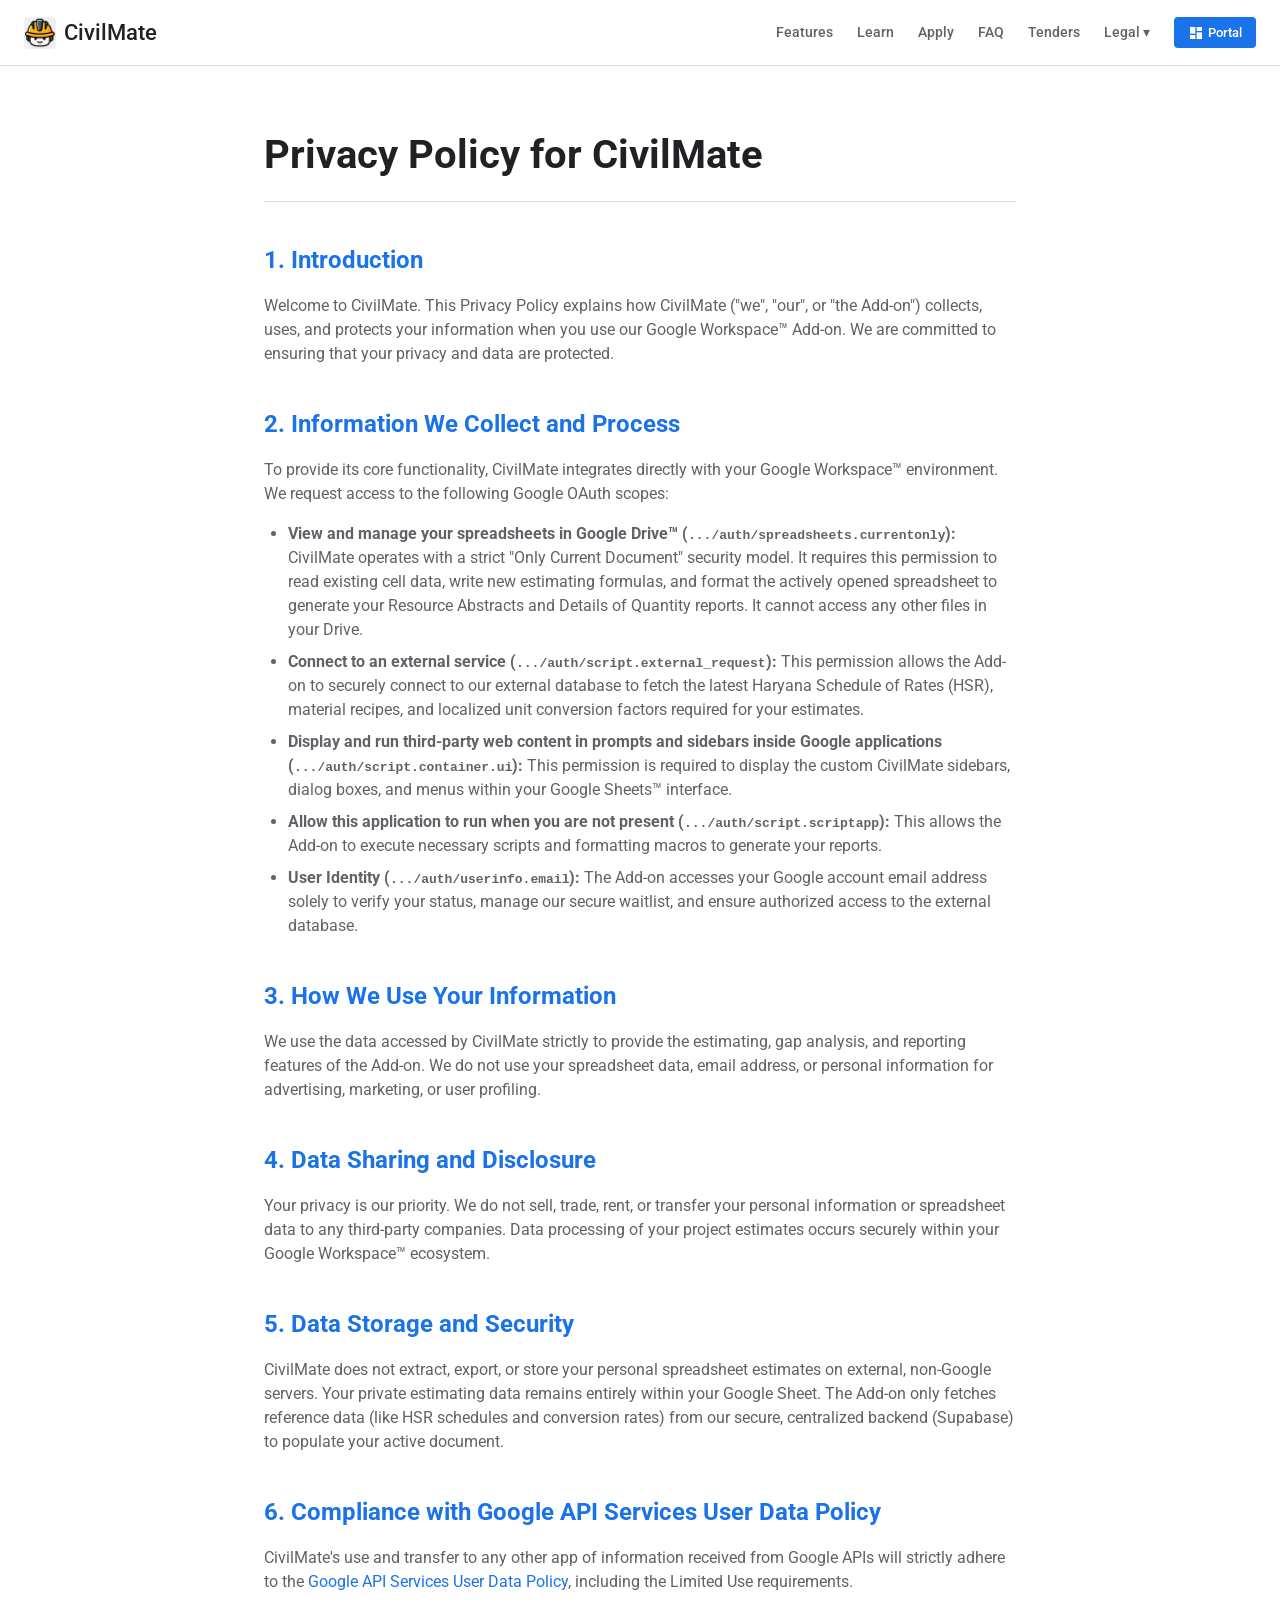
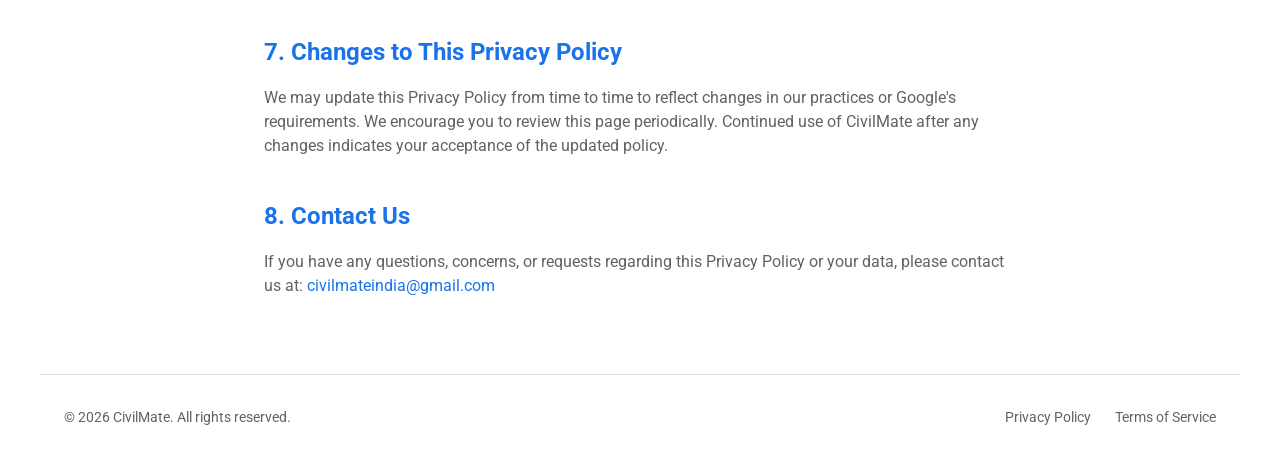
==== commit d5fa54a9: "Add files via upload" ====
--- a/addon-privacy.html
+++ b/addon-privacy.html
@@ -9,6 +9,7 @@
     <link href="https://fonts.googleapis.com/css2?family=Google+Sans:wght@400;500;700&family=Roboto:wght@400;500&display=swap" rel="stylesheet">
     <link href="https://fonts.googleapis.com/icon?family=Material+Icons" rel="stylesheet">
     <link rel="stylesheet" href="style.css">
+    <script src="nav.js"></script>
 </head>
 <body>
 
@@ -17,14 +18,17 @@
             <img src="logo.jpg" alt="CivilMate Logo" width="32" height="32" style="border-radius:4px;">
             <a href="index.html" style="color: inherit;">CivilMate</a>
         </div>
-        <div class="nav-links">
+        <button class="mobile-menu-btn" id="mobileMenuBtn" aria-label="Toggle navigation menu" onclick="toggleMobileNav()">
+            <span class="material-icons">menu</span>
+        </button>
+        <div class="nav-links" id="navLinks">
             <a href="index.html#features">Features</a>
             <a href="index.html#learn-section">Learn</a>
-            <a href="index.html#tester-hub-section">Tester Hub</a>
+            <a href="index.html#register-section">Apply</a>
             <a href="faq.html">FAQ</a>
             <a href="live-tenders.html">Tenders</a>
             <div class="dropdown">
-                <a href="#" style="cursor:default">Legal &#9662;</a>
+                <a href="javascript:void(0)" onclick="toggleMobileDropdown(event)">Legal &#9662;</a>
                 <div class="dropdown-content">
                     <div class="dropdown-group">CivilMate Add-On</div>
                     <a href="addon-privacy.html">Privacy Policy</a>
@@ -34,7 +38,7 @@
                     <a href="extension-privacy.html">Privacy Policy</a>
                 </div>
             </div>
-            <a href="portal.html" style="background: var(--google-blue); color: white; padding: 6px 14px; border-radius: 4px; font-weight: 500; font-size: 13px; display: inline-flex; align-items: center; gap: 4px;">
+            <a href="portal.html" class="nav-portal-btn" style="background: var(--google-blue); color: white; padding: 6px 14px; border-radius: 4px; font-weight: 500; font-size: 13px; display: inline-flex; align-items: center; gap: 4px;">
                 <span class="material-icons" style="font-size: 16px;">dashboard</span>
                 Portal
             </a>
--- a/style.css
+++ b/style.css
@@ -1,745 +1,689 @@
-﻿:root {
-    --google-blue: #1a73e8;
-    --google-blue-hover: #1557b0;
-    --text-primary: #202124;
-    --text-secondary: #5f6368;
-    --bg-gray: #f8f9fa;
-    --border-color: #dadce0;
-}
-
-* {
-    box-sizing: border-box;
-    margin: 0;
-    padding: 0;
-}
-
-body {
-    font-family: 'Google Sans', 'Roboto', Arial, sans-serif;
-    color: var(--text-primary);
-    line-height: 1.5;
-    -webkit-font-smoothing: antialiased;
-}
-
-a {
-    text-decoration: none;
-    color: var(--google-blue);
-}
-
-/* Navbar */
-header {
-    position: fixed;
-    top: 0;
-    width: 100%;
-    background: white;
-    padding: 16px 24px;
-    display: flex;
-    align-items: center;
-    justify-content: space-between;
-    border-bottom: 1px solid var(--border-color);
-    z-index: 1000;
-}
-
-.logo {
-    font-size: 22px;
-    font-weight: 500;
-    color: var(--text-primary);
-    display: flex;
-    align-items: center;
-    gap: 8px;
-}
-
-.logo .material-icons {
-    color: var(--google-blue);
-    font-size: 28px;
-}
-
-.nav-links {
-    display: flex;
-    gap: 24px;
-    align-items: center;
-}
-
-.nav-links a {
-    color: var(--text-secondary);
-    font-weight: 500;
-    font-size: 14px;
-}
-
-.nav-links a:hover {
-    color: var(--text-primary);
-}
-
-/* Buttons */
-.btn {
-    display: inline-flex;
-    align-items: center;
-    justify-content: center;
-    padding: 10px 24px;
-    font-family: 'Google Sans', sans-serif;
-    font-weight: 500;
-    font-size: 15px;
-    border-radius: 4px;
-    cursor: pointer;
-    transition: all 0.2s ease;
-    border: none;
-}
-
-.btn-primary {
-    background-color: var(--google-blue);
-    color: white;
-}
-
-.btn-primary:hover {
-    background-color: var(--google-blue-hover);
-    box-shadow: 0 1px 2px 0 rgba(60,64,67,0.3), 0 1px 3px 1px rgba(60,64,67,0.15);
-    color: white;
-}
-
-.btn-secondary {
-    background-color: white;
-    color: var(--google-blue);
-    border: 1px solid var(--border-color);
-}
-
-.btn-secondary:hover {
-    background-color: var(--bg-gray);
-}
-
-/* Hero Section */
-.hero {
-    margin-top: 65px;
-    padding: 80px 24px;
-    text-align: center;
-    max-width: 900px;
-    margin-left: auto;
-    margin-right: auto;
-}
-
-.hero h1 {
-    font-size: 56px;
-    line-height: 1.2;
-    margin-bottom: 24px;
-    letter-spacing: -0.5px;
-}
-
-.hero p {
-    font-size: 20px;
-    color: var(--text-secondary);
-    margin-bottom: 40px;
-    max-width: 700px;
-    margin-left: auto;
-    margin-right: auto;
-}
-
-.hero-actions {
-    display: flex;
-    gap: 16px;
-    justify-content: center;
-}
-
-/* Features Section */
-.features {
-    background-color: var(--bg-gray);
-    padding: 80px 24px;
-}
-
-.features-container {
-    max-width: 1200px;
-    margin: 0 auto;
-    display: grid;
-    grid-template-columns: repeat(auto-fit, minmax(300px, 1fr));
-    gap: 40px;
-}
-
-.feature-card {
-    background: white;
-    padding: 40px;
-    border-radius: 8px;
-    border: 1px solid var(--border-color);
-    transition: box-shadow 0.3s ease;
-}
-
-.feature-card:hover {
-    box-shadow: 0 4px 6px rgba(0,0,0,0.05);
-}
-
-.feature-icon {
-    width: 48px;
-    height: 48px;
-    background: #e8f0fe;
-    color: var(--google-blue);
-    border-radius: 50%;
-    display: flex;
-    align-items: center;
-    justify-content: center;
-    margin-bottom: 24px;
-}
-
-.feature-icon .material-icons {
-    font-size: 24px;
-}
-
-.feature-card h3 {
-    font-size: 20px;
-    margin-bottom: 12px;
-    font-weight: 500;
-}
-
-.feature-card p {
-    color: var(--text-secondary);
-    font-size: 16px;
-}
-
-/* Support Section */
-.support {
-    padding: 80px 24px;
-    text-align: center;
-    max-width: 800px;
-    margin: 0 auto;
-}
-
-.support h2 {
-    font-size: 36px;
-    margin-bottom: 16px;
-    font-weight: 500;
-}
-
-.support p {
-    color: var(--text-secondary);
-    font-size: 18px;
-    margin-bottom: 32px;
-}
-
-.contact-box {
-    display: inline-flex;
-    align-items: center;
-    gap: 12px;
-    padding: 16px 32px;
-    background: var(--bg-gray);
-    border-radius: 24px;
-    font-size: 18px;
-    font-weight: 500;
-}
-
-/* Footer */
-footer {
-    border-top: 1px solid var(--border-color);
-    padding: 32px 24px;
-    display: flex;
-    justify-content: space-between;
-    align-items: center;
-    max-width: 1200px;
-    margin: 0 auto;
-    color: var(--text-secondary);
-    font-size: 14px;
-}
-
-.footer-links {
-    display: flex;
-    gap: 24px;
-}
-
-.footer-links a {
-    color: var(--text-secondary);
-}
-
-.footer-links a:hover {
-    color: var(--text-primary);
-}
-
-/* Document / Legal Pages */
-.doc-content {
-    margin-top: 65px;
-    padding: 60px 24px;
-    max-width: 800px;
-    margin-left: auto;
-    margin-right: auto;
-}
-
-.doc-content h1 {
-    font-size: 40px;
-    margin-bottom: 32px;
-    padding-bottom: 16px;
-    border-bottom: 1px solid var(--border-color);
-}
-
-.doc-content h2 {
-    font-size: 24px;
-    margin-top: 40px;
-    margin-bottom: 16px;
-    color: var(--google-blue);
-}
-
-.doc-content p {
-    margin-bottom: 16px;
-    color: var(--text-secondary);
-}
-
-.doc-content ul {
-    margin-left: 24px;
-    margin-bottom: 24px;
-    color: var(--text-secondary);
-}
-
-.doc-content li {
-    margin-bottom: 8px;
-}
-
-/* Responsive */
-@media (max-width: 768px) {
-    .hero h1 {
-        font-size: 40px;
-    }
-    .hero p {
-        font-size: 18px;
-    }
-    .nav-links {
-        display: none; 
-    }
-    footer {
-        flex-direction: column;
-        gap: 16px;
-        text-align: center;
-    }
-}
-
- / *   D r o p d o w n   M e n u   * / 
- . d r o p d o w n   { 
-         p o s i t i o n :   r e l a t i v e ; 
-         d i s p l a y :   i n l i n e - b l o c k ; 
- } 
- 
- . d r o p d o w n - c o n t e n t   { 
-         d i s p l a y :   n o n e ; 
-         p o s i t i o n :   a b s o l u t e ; 
-         b a c k g r o u n d - c o l o r :   w h i t e ; 
-         m i n - w i d t h :   1 6 0 p x ; 
-         b o x - s h a d o w :   0 p x   8 p x   1 6 p x   0 p x   r g b a ( 0 , 0 , 0 , 0 . 1 ) ; 
-         z - i n d e x :   1 0 0 1 ; 
-         b o r d e r - r a d i u s :   4 p x ; 
-         b o r d e r :   1 p x   s o l i d   v a r ( - - b o r d e r - c o l o r ) ; 
-         t o p :   1 0 0 % ; 
-         m a r g i n - t o p :   8 p x ; 
- } 
- 
- . d r o p d o w n - c o n t e n t   a   { 
-         c o l o r :   v a r ( - - t e x t - s e c o n d a r y ) ; 
-         p a d d i n g :   1 2 p x   1 6 p x ; 
-         t e x t - d e c o r a t i o n :   n o n e ; 
-         d i s p l a y :   b l o c k ; 
-         f o n t - s i z e :   1 4 p x ; 
-         w h i t e - s p a c e :   n o w r a p ; 
- } 
- 
- . d r o p d o w n - c o n t e n t   a : h o v e r   { 
-         b a c k g r o u n d - c o l o r :   v a r ( - - b g - g r a y ) ; 
-         c o l o r :   v a r ( - - g o o g l e - b l u e ) ; 
- } 
- 
- . d r o p d o w n : h o v e r   . d r o p d o w n - c o n t e n t   { 
-         d i s p l a y :   b l o c k ; 
- } - 
- 
-
-        :root {
-            --primary: #1a73e8;
-            --primary-light: #e8f0fe;
-            --success: #1e8e3e;
-            --danger: #d93025;
-            --bg-light: #f8f9fa;
-            --text-main: #202124;
-            --text-muted: #5f6368;
-            --border: #dadce0;
-        }
-
-        .learn-content {
-            margin-top: 65px;
-            padding: 80px 24px;
-            max-width: 1000px;
-            margin-left: auto;
-            margin-right: auto;
-        }
-
-        .header-text {
-            text-align: center;
-            margin-bottom: 50px;
-        }
-
-        .header-text h2 {
-            font-size: clamp(2rem, 4vw, 2.5rem);
-            font-weight: 700;
-            margin: 0 0 16px 0;
-            line-height: 1.2;
-        }
-
-        .header-text p {
-            font-size: clamp(1.1rem, 3vw, 1.2rem);
-            color: var(--text-muted);
-            max-width: 700px;
-            margin: 0 auto;
-        }
-
-        .grid-container, .pricing-container {
-            display: grid;
-            grid-template-columns: repeat(auto-fit, minmax(320px, 1fr));
-            gap: 24px;
-            margin-bottom: 80px;
-        }
-
-        .card {
-            background: #fff;
-            border-radius: 12px;
-            padding: 32px;
-            border: 1px solid var(--border);
-            position: relative;
-            box-shadow: 0 4px 6px -1px rgba(0, 0, 0, 0.05);
-            display: flex;
-            flex-direction: column;
-        }
-
-        .card-old {
-            border-top: 5px solid var(--text-muted);
-            background: var(--bg-light);
-        }
-
-        .card-new {
-            border: 2px solid var(--primary);
-            border-top: 5px solid var(--primary);
-            box-shadow: 0 10px 25px -5px rgba(26, 115, 232, 0.15);
-            z-index: 1;
-        }
-
-        @media (min-width: 768px) {
-            .card-new {
-                transform: scale(1.03);
-            }
-        }
-
-        .winner-badge, .badge {
-            position: absolute;
-            top: -14px;
-            left: 50%;
-            transform: translateX(-50%);
-            background: var(--primary);
-            color: white;
-            padding: 6px 16px;
-            border-radius: 20px;
-            font-size: 0.85rem;
-            font-weight: 700;
-            text-transform: uppercase;
-            letter-spacing: 0.5px;
-            box-shadow: 0 4px 6px rgba(26, 115, 232, 0.3);
-            white-space: nowrap;
-        }
-
-        .card-title {
-            font-size: 1.4rem;
-            font-weight: 700;
-            margin: 0 0 8px 0;
-            text-align: center;
-        }
-
-        .card-new .card-title {
-            color: var(--primary);
-            margin-top: 8px;
-        }
-
-        .card-subtitle {
-            font-size: 1rem;
-            color: var(--text-muted);
-            margin-bottom: 24px;
-            padding-bottom: 16px;
-            border-bottom: 1px solid var(--border);
-            text-align: center;
-        }
-
-        .price-container {
-            text-align: center;
-            margin-bottom: 24px;
-            padding-bottom: 24px;
-            border-bottom: 1px solid var(--border);
-        }
-
-        .price {
-            font-size: 3.5rem;
-            font-weight: 700;
-            line-height: 1;
-            margin: 0;
-            color: var(--text-main);
-        }
-
-        .price span {
-            font-size: 1.2rem;
-            font-weight: 500;
-            color: var(--text-muted);
-        }
-
-        .card-new .price {
-            color: var(--primary);
-        }
-
-        .strike-price {
-            text-decoration: line-through;
-            text-decoration-color: var(--danger);
-            text-decoration-thickness: 3px;
-        }
-
-        ul.features {
-            list-style: none;
-            padding: 0;
-            margin: 0 0 24px 0;
-            flex-grow: 1;
-        }
-
-        ul.features li {
-            display: flex;
-            align-items: flex-start;
-            gap: 12px;
-            margin-bottom: 16px;
-            color: var(--text-main);
-        }
-
-        .icon {
-            flex-shrink: 0;
-            width: 24px;
-            height: 24px;
-            display: flex;
-            align-items: center;
-            justify-content: center;
-            border-radius: 50%;
-            font-weight: bold;
-        }
-
-        .icon-red { color: var(--danger); }
-        .icon-green { color: var(--success); }
-        .icon-check { background: #e6f4ea; color: var(--success); }
-        .icon-cross { background: #fce8e6; color: var(--danger); }
-
-        .feature-title {
-            font-weight: 500;
-            display: block;
-            font-size: 1rem;
-            margin-bottom: 4px;
-        }
-
-        .feature-desc {
-            color: var(--text-muted);
-            font-size: 0.9rem;
-            line-height: 1.5;
-        }
-
-        .btn-outline {
-            background: transparent;
-            border: 2px solid var(--border);
-            color: var(--text-muted);
-            pointer-events: none; 
-            text-align: center;
-            padding: 12px;
-            border-radius: 4px;
-            font-weight: 500;
-        }
-        
-        .btn-full {
-            display: block;
-            width: 100%;
-            text-align: center;
-            padding: 12px;
-            border-radius: 4px;
-            font-weight: 500;
-            text-decoration: none;
-        }
-
-        .footnote {
-            text-align: center;
-            font-size: 0.85rem;
-            color: var(--text-muted);
-            margin: 16px 0 0 0;
-            font-style: italic;
-            line-height: 1.4;
-        }
-
-        .install-links {
-            text-align: center;
-            margin-top: 60px;
-            padding-top: 40px;
-            border-top: 1px solid var(--border);
-        }
-
-        .install-links h3 {
-            font-size: 1.8rem;
-            margin-bottom: 24px;
-        }
-
-        .install-buttons {
-            display: flex;
-            flex-wrap: wrap;
-            gap: 16px;
-            justify-content: center;
-        }
+﻿:root {
+    --google-blue: #1a73e8;
+    --google-blue-hover: #1557b0;
+    --text-primary: #202124;
+    --text-secondary: #5f6368;
+    --bg-gray: #f8f9fa;
+    --border-color: #dadce0;
+}
+
+* {
+    box-sizing: border-box;
+    margin: 0;
+    padding: 0;
+}
+
+body {
+    font-family: 'Google Sans', 'Roboto', Arial, sans-serif;
+    color: var(--text-primary);
+    line-height: 1.5;
+    -webkit-font-smoothing: antialiased;
+}
+
+a {
+    text-decoration: none;
+    color: var(--google-blue);
+}
+
+/* Navbar */
+header {
+    position: fixed;
+    top: 0;
+    width: 100%;
+    background: white;
+    padding: 16px 24px;
+    display: flex;
+    align-items: center;
+    justify-content: space-between;
+    border-bottom: 1px solid var(--border-color);
+    z-index: 1000;
+}
+
+.logo {
+    font-size: 22px;
+    font-weight: 500;
+    color: var(--text-primary);
+    display: flex;
+    align-items: center;
+    gap: 8px;
+}
+
+.logo .material-icons {
+    color: var(--google-blue);
+    font-size: 28px;
+}
+
+.nav-links {
+    display: flex;
+    gap: 24px;
+    align-items: center;
+}
+
+.nav-links a {
+    color: var(--text-secondary);
+    font-weight: 500;
+    font-size: 14px;
+}
+
+.nav-links a:hover {
+    color: var(--text-primary);
+}
+
+/* Buttons */
+.btn {
+    display: inline-flex;
+    align-items: center;
+    justify-content: center;
+    padding: 10px 24px;
+    font-family: 'Google Sans', sans-serif;
+    font-weight: 500;
+    font-size: 15px;
+    border-radius: 4px;
+    cursor: pointer;
+    transition: all 0.2s ease;
+    border: none;
+}
+
+.btn-primary {
+    background-color: var(--google-blue);
+    color: white;
+}
+
+.btn-primary:hover {
+    background-color: var(--google-blue-hover);
+    box-shadow: 0 1px 2px 0 rgba(60,64,67,0.3), 0 1px 3px 1px rgba(60,64,67,0.15);
+    color: white;
+}
+
+.btn-secondary {
+    background-color: white;
+    color: var(--google-blue);
+    border: 1px solid var(--border-color);
+}
+
+.btn-secondary:hover {
+    background-color: var(--bg-gray);
+}
+
+/* Hero Section */
+.hero {
+    margin-top: 65px;
+    padding: 80px 24px;
+    text-align: center;
+    max-width: 900px;
+    margin-left: auto;
+    margin-right: auto;
+}
+
+.hero h1 {
+    font-size: 56px;
+    line-height: 1.2;
+    margin-bottom: 24px;
+    letter-spacing: -0.5px;
+}
+
+.hero p {
+    font-size: 20px;
+    color: var(--text-secondary);
+    margin-bottom: 40px;
+    max-width: 700px;
+    margin-left: auto;
+    margin-right: auto;
+}
+
+.hero-actions {
+    display: flex;
+    gap: 16px;
+    justify-content: center;
+}
+
+/* Features Section */
+.features {
+    background-color: var(--bg-gray);
+    padding: 80px 24px;
+}
+
+.features-container {
+    max-width: 1200px;
+    margin: 0 auto;
+    display: grid;
+    grid-template-columns: repeat(auto-fit, minmax(300px, 1fr));
+    gap: 40px;
+}
+
+.feature-card {
+    background: white;
+    padding: 40px;
+    border-radius: 8px;
+    border: 1px solid var(--border-color);
+    transition: box-shadow 0.3s ease;
+}
+
+.feature-card:hover {
+    box-shadow: 0 4px 6px rgba(0,0,0,0.05);
+}
+
+.feature-icon {
+    width: 48px;
+    height: 48px;
+    background: #e8f0fe;
+    color: var(--google-blue);
+    border-radius: 50%;
+    display: flex;
+    align-items: center;
+    justify-content: center;
+    margin-bottom: 24px;
+}
+
+.feature-icon .material-icons {
+    font-size: 24px;
+}
+
+.feature-card h3 {
+    font-size: 20px;
+    margin-bottom: 12px;
+    font-weight: 500;
+}
+
+.feature-card p {
+    color: var(--text-secondary);
+    font-size: 16px;
+}
+
+/* Support Section */
+.support {
+    padding: 80px 24px;
+    text-align: center;
+    max-width: 800px;
+    margin: 0 auto;
+}
+
+.support h2 {
+    font-size: 36px;
+    margin-bottom: 16px;
+    font-weight: 500;
+}
+
+.support p {
+    color: var(--text-secondary);
+    font-size: 18px;
+    margin-bottom: 32px;
+}
+
+.contact-box {
+    display: inline-flex;
+    align-items: center;
+    gap: 12px;
+    padding: 16px 32px;
+    background: var(--bg-gray);
+    border-radius: 24px;
+    font-size: 18px;
+    font-weight: 500;
+}
+
+/* Footer */
+footer {
+    border-top: 1px solid var(--border-color);
+    padding: 32px 24px;
+    display: flex;
+    justify-content: space-between;
+    align-items: center;
+    max-width: 1200px;
+    margin: 0 auto;
+    color: var(--text-secondary);
+    font-size: 14px;
+}
+
+.footer-links {
+    display: flex;
+    gap: 24px;
+}
+
+.footer-links a {
+    color: var(--text-secondary);
+}
+
+.footer-links a:hover {
+    color: var(--text-primary);
+}
+
+/* Document / Legal Pages */
+.doc-content {
+    margin-top: 65px;
+    padding: 60px 24px;
+    max-width: 800px;
+    margin-left: auto;
+    margin-right: auto;
+}
+
+.doc-content h1 {
+    font-size: 40px;
+    margin-bottom: 32px;
+    padding-bottom: 16px;
+    border-bottom: 1px solid var(--border-color);
+}
+
+.doc-content h2 {
+    font-size: 24px;
+    margin-top: 40px;
+    margin-bottom: 16px;
+    color: var(--google-blue);
+}
+
+.doc-content p {
+    margin-bottom: 16px;
+    color: var(--text-secondary);
+}
+
+.doc-content ul {
+    margin-left: 24px;
+    margin-bottom: 24px;
+    color: var(--text-secondary);
+}
+
+.doc-content li {
+    margin-bottom: 8px;
+}
+
+/* Mobile Navigation Button (Hidden on Desktop) */
+.mobile-menu-btn {
+    display: none;
+    align-items: center;
+    justify-content: center;
+    background: transparent;
+    border: 1px solid var(--border-color);
+    border-radius: 6px;
+    padding: 6px 8px;
+    cursor: pointer;
+    color: var(--text-primary);
+    transition: all 0.2s ease;
+    line-height: 1;
+}
+
+.mobile-menu-btn:hover,
+.mobile-menu-btn:active {
+    background-color: var(--bg-gray);
+    color: var(--google-blue);
+    border-color: var(--google-blue);
+}
+
+.mobile-menu-btn .material-icons {
+    font-size: 24px;
+}
+
+/* Responsive */
+@media (max-width: 768px) {
+    header {
+        padding: 12px 16px;
+    }
+
+    .hero h1 {
+        font-size: 34px;
+    }
+    .hero p {
+        font-size: 16px;
+    }
+
+    .mobile-menu-btn {
+        display: flex;
+    }
+
+    .nav-links {
+        display: none;
+        position: fixed;
+        top: 61px;
+        left: 0;
+        right: 0;
+        width: 100%;
+        background: #ffffff;
+        flex-direction: column;
+        align-items: stretch;
+        gap: 4px;
+        padding: 14px 18px 24px 18px;
+        border-bottom: 1px solid var(--border-color);
+        box-shadow: 0 12px 28px rgba(0, 0, 0, 0.15);
+        z-index: 10000;
+        max-height: calc(100vh - 61px);
+        overflow-y: auto;
+        box-sizing: border-box;
+    }
+
+    .nav-links.active {
+        display: flex !important;
+        animation: mobileNavSlide 0.2s cubic-bezier(0, 0, 0.2, 1);
+    }
+
+    .nav-links a {
+        padding: 12px 14px;
+        font-size: 15px;
+        font-weight: 500;
+        color: var(--text-primary);
+        border-radius: 8px;
+        display: flex;
+        align-items: center;
+        gap: 10px;
+        text-decoration: none;
+        border-bottom: 1px solid #f1f3f4;
+        transition: background 0.15s, color 0.15s;
+    }
+
+    .nav-links a:hover,
+    .nav-links a:active {
+        background-color: var(--bg-gray);
+        color: var(--google-blue);
+    }
+
+    .dropdown {
+        width: 100%;
+        display: block;
+    }
+
+    .dropdown > a {
+        display: flex;
+        justify-content: space-between;
+        align-items: center;
+        width: 100%;
+        cursor: pointer !important;
+    }
+
+    .dropdown-content {
+        position: static !important;
+        display: none;
+        box-shadow: none !important;
+        border: 1px solid var(--border-color) !important;
+        background: #f8f9fa !important;
+        border-radius: 8px !important;
+        margin: 6px 0 10px 0 !important;
+        padding: 6px 0 !important;
+        width: 100% !important;
+    }
+
+    .dropdown.mobile-open .dropdown-content {
+        display: block !important;
+    }
+
+    .dropdown-content a {
+        padding: 10px 18px 10px 24px !important;
+        font-size: 14px !important;
+        border-bottom: 1px solid #e8eaed;
+    }
+
+    .dropdown-content a:last-child {
+        border-bottom: none;
+    }
+
+    .nav-portal-btn,
+    .nav-links a[href*="portal.html"] {
+        margin-top: 8px;
+        background: var(--google-blue) !important;
+        color: #ffffff !important;
+        justify-content: center;
+        font-weight: 600;
+        box-shadow: 0 2px 6px rgba(26, 115, 232, 0.3);
+    }
+
+    .nav-portal-btn:hover,
+    .nav-links a[href*="portal.html"]:hover {
+        background: var(--google-blue-hover) !important;
+        color: #ffffff !important;
+    }
+
+    footer {
+        flex-direction: column;
+        gap: 16px;
+        text-align: center;
+    }
+}
+
+@keyframes mobileNavSlide {
+    from {
+        opacity: 0;
+        transform: translateY(-8px);
+    }
+    to {
+        opacity: 1;
+        transform: translateY(0);
+    }
+}
+
+
+        :root {
+            --primary: #1a73e8;
+            --primary-light: #e8f0fe;
+            --success: #1e8e3e;
+            --danger: #d93025;
+            --bg-light: #f8f9fa;
+            --text-main: #202124;
+            --text-muted: #5f6368;
+            --border: #dadce0;
+        }
+
+        .learn-content {
+            margin-top: 65px;
+            padding: 80px 24px;
+            max-width: 1000px;
+            margin-left: auto;
+            margin-right: auto;
+        }
+
+        .header-text {
+            text-align: center;
+            margin-bottom: 50px;
+        }
+
+        .header-text h2 {
+            font-size: clamp(2rem, 4vw, 2.5rem);
+            font-weight: 700;
+            margin: 0 0 16px 0;
+            line-height: 1.2;
+        }
+
+        .header-text p {
+            font-size: clamp(1.1rem, 3vw, 1.2rem);
+            color: var(--text-muted);
+            max-width: 700px;
+            margin: 0 auto;
+        }
+
+        .grid-container, .pricing-container {
+            display: grid;
+            grid-template-columns: repeat(auto-fit, minmax(320px, 1fr));
+            gap: 24px;
+            margin-bottom: 80px;
+        }
+
+        .card {
+            background: #fff;
+            border-radius: 12px;
+            padding: 32px;
+            border: 1px solid var(--border);
+            position: relative;
+            box-shadow: 0 4px 6px -1px rgba(0, 0, 0, 0.05);
+            display: flex;
+            flex-direction: column;
+        }
+
+        .card-old {
+            border-top: 5px solid var(--text-muted);
+            background: var(--bg-light);
+        }
+
+        .card-new {
+            border: 2px solid var(--primary);
+            border-top: 5px solid var(--primary);
+            box-shadow: 0 10px 25px -5px rgba(26, 115, 232, 0.15);
+            z-index: 1;
+        }
+
+        @media (min-width: 768px) {
+            .card-new {
+                transform: scale(1.03);
+            }
+        }
+
+        .winner-badge, .badge {
+            position: absolute;
+            top: -14px;
+            left: 50%;
+            transform: translateX(-50%);
+            background: var(--primary);
+            color: white;
+            padding: 6px 16px;
+            border-radius: 20px;
+            font-size: 0.85rem;
+            font-weight: 700;
+            text-transform: uppercase;
+            letter-spacing: 0.5px;
+            box-shadow: 0 4px 6px rgba(26, 115, 232, 0.3);
+            white-space: nowrap;
+        }
+
+        .card-title {
+            font-size: 1.4rem;
+            font-weight: 700;
+            margin: 0 0 8px 0;
+            text-align: center;
+        }
+
+        .card-new .card-title {
+            color: var(--primary);
+            margin-top: 8px;
+        }
+
+        .card-subtitle {
+            font-size: 1rem;
+            color: var(--text-muted);
+            margin-bottom: 24px;
+            padding-bottom: 16px;
+            border-bottom: 1px solid var(--border);
+            text-align: center;
+        }
+
+        .price-container {
+            text-align: center;
+            margin-bottom: 24px;
+            padding-bottom: 24px;
+            border-bottom: 1px solid var(--border);
+        }
+
+        .price {
+            font-size: 3.5rem;
+            font-weight: 700;
+            line-height: 1;
+            margin: 0;
+            color: var(--text-main);
+        }
+
+        .price span {
+            font-size: 1.2rem;
+            font-weight: 500;
+            color: var(--text-muted);
+        }
+
+        .card-new .price {
+            color: var(--primary);
+        }
+
+        .strike-price {
+            text-decoration: line-through;
+            text-decoration-color: var(--danger);
+            text-decoration-thickness: 3px;
+        }
+
+        ul.features {
+            list-style: none;
+            padding: 0;
+            margin: 0 0 24px 0;
+            flex-grow: 1;
+        }
+
+        ul.features li {
+            display: flex;
+            align-items: flex-start;
+            gap: 12px;
+            margin-bottom: 16px;
+            color: var(--text-main);
+        }
+
+        .icon {
+            flex-shrink: 0;
+            width: 24px;
+            height: 24px;
+            display: flex;
+            align-items: center;
+            justify-content: center;
+            border-radius: 50%;
+            font-weight: bold;
+        }
+
+        .icon-red { color: var(--danger); }
+        .icon-green { color: var(--success); }
+        .icon-check { background: #e6f4ea; color: var(--success); }
+        .icon-cross { background: #fce8e6; color: var(--danger); }
+
+        .feature-title {
+            font-weight: 500;
+            display: block;
+            font-size: 1rem;
+            margin-bottom: 4px;
+        }
+
+        .feature-desc {
+            color: var(--text-muted);
+            font-size: 0.9rem;
+            line-height: 1.5;
+        }
+
+        .btn-outline {
+            background: transparent;
+            border: 2px solid var(--border);
+            color: var(--text-muted);
+            pointer-events: none; 
+            text-align: center;
+            padding: 12px;
+            border-radius: 4px;
+            font-weight: 500;
+        }
+        
+        .btn-full {
+            display: block;
+            width: 100%;
+            text-align: center;
+            padding: 12px;
+            border-radius: 4px;
+            font-weight: 500;
+            text-decoration: none;
+        }
+
+        .footnote {
+            text-align: center;
+            font-size: 0.85rem;
+            color: var(--text-muted);
+            margin: 16px 0 0 0;
+            font-style: italic;
+            line-height: 1.4;
+        }
+
+        .install-links {
+            text-align: center;
+            margin-top: 60px;
+            padding-top: 40px;
+            border-top: 1px solid var(--border);
+        }
+
+        .install-links h3 {
+            font-size: 1.8rem;
+            margin-bottom: 24px;
+        }
+
+        .install-buttons {
+            display: flex;
+            flex-wrap: wrap;
+            gap: 16px;
+            justify-content: center;
+        }
     
-
-        :root {
-            --primary: #2563eb;
-            --primary-hover: #1d4ed8;
-            --primary-light: #eff6ff;
-            --secondary: #f8fafc;
-            --success: #16a34a;
-            --danger: #dc2626;  
-            --danger-hover: #b91c1c;
-            --warning: #d97706;
-            --warning-bg: #fffbeb;
-            --warning-border: #fcd34d;
-            --warning-text: #92400e;
-            --bg-main: #f1f5f9;
-            --text-main: #1e293b;
-            --text-muted: #64748b;
-            --border: #e2e8f0;
-            --card-shadow: 0 10px 15px -3px rgba(0,0,0,0.1), 0 4px 6px -2px rgba(0,0,0,0.05);
-            --focus-ring: 0 0 0 3px rgba(37,99,235,0.2);
-        }
-
-        
-        
-        .tester-container { width: 100%; max-width: 650px; margin: 40px auto; background: #fff; border: 1px solid var(--border); border-radius: 16px; box-shadow: var(--card-shadow); overflow: hidden; font-family: -apple-system, BlinkMacSystemFont, "Segoe UI", Roboto, Helvetica, Arial, sans-serif; }
-        
-        .header-tester { background: var(--secondary); padding: 30px 30px 0 30px; border-bottom: 1px solid var(--border); text-align: center; }
-        .header-tester h2 { margin: 0 0 10px 0; font-size: 1.5rem; font-weight: 800; color: var(--text-main); }
-        .header-tester p { margin: 0 0 25px 0; font-size: 0.95rem; color: var(--text-muted); line-height: 1.5; }
-        
-        .tab-nav { display: flex; justify-content: center; gap: 10px; margin-bottom: -1px; flex-wrap: wrap; }
-        .tab-btn { background: transparent; border: 1px solid transparent; border-bottom: none; padding: 12px 20px; font-size: 0.9rem; font-weight: 600; color: var(--text-muted); cursor: pointer; border-radius: 8px 8px 0 0; transition: all 0.2s; position: relative; bottom: -1px; }
-        .tab-btn:hover { color: var(--primary); background: var(--primary-light); }
-        .tab-btn.active { background: #fff; border-color: var(--border); color: var(--primary); font-weight: 700; box-shadow: 0 -4px 6px -4px rgba(0,0,0,0.05); }
-
-        .form-section { padding: 30px; display: none; animation: fadeIn 0.3s ease-out forwards; }
-        .form-section.active { display: block; }
-        @keyframes fadeIn { from { opacity: 0; transform: translateY(5px); } to { opacity: 1; transform: translateY(0); } }
-
-        /* Dashboard Styles */
-        .dash-container { background: var(--bg-main); border: 1px solid var(--border); border-radius: 10px; padding: 15px; margin-bottom: 25px; }
-        .dash-header { display: flex; justify-content: space-between; align-items: center; margin-bottom: 12px; }
-        .dash-header h4 { margin: 0; font-size: 0.85rem; text-transform: uppercase; letter-spacing: 0.5px; color: var(--text-muted); }
-        
-        .dash-actions { display: flex; align-items: center; gap: 12px; }
-        .live-indicator { display: flex; align-items: center; gap: 6px; font-size: 0.75rem; font-weight: 600; color: var(--success); }
-        .pulse-dot { width: 8px; height: 8px; background: var(--success); border-radius: 50%; animation: pulse 2s infinite; }
-        @keyframes pulse { 0% { box-shadow: 0 0 0 0 rgba(22, 163, 74, 0.4); } 70% { box-shadow: 0 0 0 6px rgba(22, 163, 74, 0); } 100% { box-shadow: 0 0 0 0 rgba(22, 163, 74, 0); } }
-        
-        /* Refresh Button Styles */
-        .refresh-btn { background: #fff; border: 1px solid var(--border); border-radius: 6px; padding: 4px 8px; font-size: 0.7rem; font-weight: 600; color: var(--text-muted); cursor: pointer; display: flex; align-items: center; gap: 4px; transition: all 0.2s; box-shadow: 0 1px 2px rgba(0,0,0,0.02); }
-        .refresh-btn:hover { background: var(--primary-light); color: var(--primary); border-color: var(--primary); }
-        .refresh-icon { width: 12px; height: 12px; }
-        .is-refreshing .refresh-icon { animation: spin 1s linear infinite; }
-        .sync-note { font-size: 0.7rem; color: var(--text-muted); text-align: right; margin-top: 10px; font-style: italic; }
-
-        .stat-grid { display: grid; grid-template-columns: repeat(auto-fit, minmax(120px, 1fr)); gap: 10px; }
-        .stat-card { background: #fff; border: 1px solid var(--border); border-radius: 8px; padding: 12px; text-align: center; box-shadow: 0 1px 2px rgba(0,0,0,0.02); }
-        .stat-val { font-size: 1.4rem; font-weight: 800; color: var(--text-main); margin-bottom: 4px; line-height: 1; }
-        .stat-val.primary { color: var(--primary); }
-        .stat-val.danger { color: var(--danger); }
-        .stat-val.warning { color: var(--warning); }
-        .stat-label { font-size: 0.75rem; font-weight: 600; color: var(--text-muted); }
-
-        /* Compact Feedback Table */
-        .dash-table { width: 100%; border-collapse: collapse; background: #fff; border-radius: 8px; overflow: hidden; border: 1px solid var(--border); }
-        .dash-table th { background: var(--secondary); padding: 8px 10px; font-size: 0.7rem; text-transform: uppercase; color: var(--text-muted); border-bottom: 1px solid var(--border); text-align: left; }
-        .dash-table td { padding: 8px 10px; font-size: 0.8rem; border-bottom: 1px solid var(--border); color: var(--text-main); font-weight: 500; vertical-align: middle; }
-        .dash-table tr:last-child td { border-bottom: none; }
-        .progress-bar-bg { width: 100%; background: var(--border); border-radius: 4px; height: 5px; margin-top: 4px; overflow: hidden; }
-        .progress-bar-fill { height: 100%; background: var(--primary); border-radius: 4px; transition: width 0.5s ease; }
-
-        /* Form Components */
-        .form-group { margin-bottom: 20px; position: relative; }
-        .form-group label { display: block; font-size: 0.85rem; font-weight: 700; color: var(--text-main); margin-bottom: 8px; }
-        .form-control { width: 100%; padding: 12px; border: 1px solid var(--border); border-radius: 8px; font-size: 0.95rem; font-family: inherit; color: var(--text-main); background: #fff; box-sizing: border-box; transition: all 0.2s; }
-        .form-control:focus { outline: none; border-color: var(--primary); box-shadow: var(--focus-ring); }
-        .form-control.is-invalid { border-color: var(--danger); box-shadow: 0 0 0 3px rgba(220, 38, 38, 0.15); }
-        .error-text { color: var(--danger); font-size: 0.75rem; font-weight: 600; margin-top: 6px; display: none; }
-        textarea.form-control { resize: vertical; min-height: 100px; }
-        select.form-control { appearance: none; background-image: url("data:image/svg+xml;charset=UTF-8,%3csvg xmlns='http://www.w3.org/2000/svg' viewBox='0 0 24 24' fill='none' stroke='%2364748b' stroke-width='2' stroke-linecap='round' stroke-linejoin='round'%3e%3cpolyline points='6 9 12 15 18 9'%3e%3c/polyline%3e%3c/svg%3e"); background-repeat: no-repeat; background-position: right 12px center; background-size: 16px; padding-right: 40px; }
-        .helper-text { font-size: 0.75rem; color: var(--text-muted); margin-top: 6px; display: block; }
-        
-        .checkbox-group { display: flex; align-items: flex-start; gap: 10px; margin-bottom: 25px; }
-        .checkbox-group input[type="checkbox"] { width: 18px; height: 18px; margin-top: 2px; accent-color: var(--primary); cursor: pointer; }
-        .checkbox-group label { font-size: 0.85rem; color: var(--text-main); font-weight: 400; line-height: 1.5; margin: 0; cursor: pointer; }
-
-        .btn-submit { width: 100%; padding: 14px; border: none; border-radius: 8px; font-size: 1rem; font-weight: 700; color: #fff; background: var(--primary); cursor: pointer; transition: background 0.2s; display: flex; justify-content: center; align-items: center; gap: 8px; }
-        .btn-submit:hover { background: var(--primary-hover); }
-        .btn-submit.btn-danger { background: var(--danger); }
-        .btn-submit.btn-danger:hover { background: var(--danger-hover); }
-
-        .success-state { text-align: center; padding: 40px 20px; display: none; flex-direction: column; align-items: center; justify-content: center; animation: fadeIn 0.4s ease-out; }
-        .success-icon { width: 64px; height: 64px; background: #dcfce7; color: var(--success); border-radius: 50%; display: flex; justify-content: center; align-items: center; margin-bottom: 20px; }
-        .success-icon svg { width: 32px; height: 32px; }
-        .success-state h3 { margin: 0 0 10px 0; font-size: 1.3rem; color: var(--text-main); }
-        .success-state p { margin: 0 0 25px 0; color: var(--text-muted); line-height: 1.5; }
-        .btn-outline { background: transparent; border: 1px solid var(--border); padding: 10px 20px; border-radius: 8px; font-weight: 600; color: var(--text-main); cursor: pointer; transition: 0.2s; }
-        .btn-outline:hover { background: var(--bg-main); }
-
-        .spinner { border: 3px solid rgba(255,255,255,0.3); border-radius: 50%; border-top: 3px solid #fff; width: 18px; height: 18px; animation: spin 1s linear infinite; display: none; }
-        @keyframes spin { 0% { transform: rotate(0deg); } 100% { transform: rotate(360deg); } }
-        .is-loading .btn-text { display: none; }
-        .is-loading .spinner { display: block; }
-        
-        @media (max-width: 480px) {
-            .header-tester { padding: 20px 20px 0 20px; }
-            .tab-btn { padding: 10px 12px; font-size: 0.85rem; }
-            .form-section { padding: 20px; }
-            .stat-grid { grid-template-columns: 1fr 1fr; }
-        }
-    
-
-/* Clean Dropdown CSS */
-.dropdown {
-    position: relative;
-    display: inline-flex;
-    align-items: center;
-    height: 100%;
-}
-.dropdown-content {
-    display: none;
-    position: absolute;
-    background-color: white;
-    min-width: 220px;
-    box-shadow: 0px 4px 12px rgba(0,0,0,0.15);
-    z-index: 1001;
-    border-radius: 8px;
-    border: 1px solid var(--border-color);
-    top: 100%;
-    margin-top: 4px;
-    padding: 8px 0;
-    right: 0;
-}
-.dropdown-group {
-    padding: 10px 16px 4px 16px;
-    font-size: 11px;
-    font-weight: 700;
-    color: var(--text-secondary);
-    text-transform: uppercase;
-    letter-spacing: 0.5px;
-}
-.dropdown-divider {
-    height: 1px;
-    background-color: var(--border-color);
-    margin: 6px 0;
-}
-.dropdown-content a {
-    color: var(--text-primary) !important;
-    padding: 8px 16px 8px 24px !important;
-    text-decoration: none;
-    display: block;
-    font-size: 14px !important;
-    font-weight: 400 !important;
-    white-space: nowrap;
-}
-.dropdown-content a:hover {
-    background-color: var(--bg-gray) !important;
-    color: var(--google-blue) !important;
-}
-.dropdown:hover .dropdown-content {
-    display: block;
-}
+
         :root {
             --primary: #2563eb;
             --primary-hover: #1d4ed8;
@@ -762,11 +706,11 @@
 
         
         
-        .tester-container { width: 100%; max-width: 650px; margin: 40px auto; background: #fff; border: 1px solid var(--border); border-radius: 16px; box-shadow: var(--card-shadow); overflow: hidden; }
-        
-        .header { background: var(--secondary); padding: 30px 30px 0 30px; border-bottom: 1px solid var(--border); text-align: center; }
-        .header h2 { margin: 0 0 10px 0; font-size: 1.5rem; font-weight: 800; color: var(--text-main); }
-        .header p { margin: 0 0 25px 0; font-size: 0.95rem; color: var(--text-muted); line-height: 1.5; }
+        .tester-container { width: 100%; max-width: 650px; margin: 40px auto; background: #fff; border: 1px solid var(--border); border-radius: 16px; box-shadow: var(--card-shadow); overflow: hidden; font-family: -apple-system, BlinkMacSystemFont, "Segoe UI", Roboto, Helvetica, Arial, sans-serif; }
+        
+        .header-tester { background: var(--secondary); padding: 30px 30px 0 30px; border-bottom: 1px solid var(--border); text-align: center; }
+        .header-tester h2 { margin: 0 0 10px 0; font-size: 1.5rem; font-weight: 800; color: var(--text-main); }
+        .header-tester p { margin: 0 0 25px 0; font-size: 0.95rem; color: var(--text-muted); line-height: 1.5; }
         
         .tab-nav { display: flex; justify-content: center; gap: 10px; margin-bottom: -1px; flex-wrap: wrap; }
         .tab-btn { background: transparent; border: 1px solid transparent; border-bottom: none; padding: 12px 20px; font-size: 0.9rem; font-weight: 600; color: var(--text-muted); cursor: pointer; border-radius: 8px 8px 0 0; transition: all 0.2s; position: relative; bottom: -1px; }
@@ -844,6 +788,167 @@
         .is-loading .spinner { display: block; }
         
         @media (max-width: 480px) {
+            .header-tester { padding: 20px 20px 0 20px; }
+            .tab-btn { padding: 10px 12px; font-size: 0.85rem; }
+            .form-section { padding: 20px; }
+            .stat-grid { grid-template-columns: 1fr 1fr; }
+        }
+    
+
+/* Clean Dropdown CSS */
+.dropdown {
+    position: relative;
+    display: inline-flex;
+    align-items: center;
+    height: 100%;
+}
+.dropdown-content {
+    display: none;
+    position: absolute;
+    background-color: white;
+    min-width: 220px;
+    box-shadow: 0px 4px 12px rgba(0,0,0,0.15);
+    z-index: 1001;
+    border-radius: 8px;
+    border: 1px solid var(--border-color);
+    top: 100%;
+    margin-top: 4px;
+    padding: 8px 0;
+    right: 0;
+}
+.dropdown-group {
+    padding: 10px 16px 4px 16px;
+    font-size: 11px;
+    font-weight: 700;
+    color: var(--text-secondary);
+    text-transform: uppercase;
+    letter-spacing: 0.5px;
+}
+.dropdown-divider {
+    height: 1px;
+    background-color: var(--border-color);
+    margin: 6px 0;
+}
+.dropdown-content a {
+    color: var(--text-primary) !important;
+    padding: 8px 16px 8px 24px !important;
+    text-decoration: none;
+    display: block;
+    font-size: 14px !important;
+    font-weight: 400 !important;
+    white-space: nowrap;
+}
+.dropdown-content a:hover {
+    background-color: var(--bg-gray) !important;
+    color: var(--google-blue) !important;
+}
+.dropdown:hover .dropdown-content {
+    display: block;
+}
+        :root {
+            --primary: #2563eb;
+            --primary-hover: #1d4ed8;
+            --primary-light: #eff6ff;
+            --secondary: #f8fafc;
+            --success: #16a34a;
+            --danger: #dc2626;  
+            --danger-hover: #b91c1c;
+            --warning: #d97706;
+            --warning-bg: #fffbeb;
+            --warning-border: #fcd34d;
+            --warning-text: #92400e;
+            --bg-main: #f1f5f9;
+            --text-main: #1e293b;
+            --text-muted: #64748b;
+            --border: #e2e8f0;
+            --card-shadow: 0 10px 15px -3px rgba(0,0,0,0.1), 0 4px 6px -2px rgba(0,0,0,0.05);
+            --focus-ring: 0 0 0 3px rgba(37,99,235,0.2);
+        }
+
+        
+        
+        .tester-container { width: 100%; max-width: 650px; margin: 40px auto; background: #fff; border: 1px solid var(--border); border-radius: 16px; box-shadow: var(--card-shadow); overflow: hidden; }
+        
+        .header { background: var(--secondary); padding: 30px 30px 0 30px; border-bottom: 1px solid var(--border); text-align: center; }
+        .header h2 { margin: 0 0 10px 0; font-size: 1.5rem; font-weight: 800; color: var(--text-main); }
+        .header p { margin: 0 0 25px 0; font-size: 0.95rem; color: var(--text-muted); line-height: 1.5; }
+        
+        .tab-nav { display: flex; justify-content: center; gap: 10px; margin-bottom: -1px; flex-wrap: wrap; }
+        .tab-btn { background: transparent; border: 1px solid transparent; border-bottom: none; padding: 12px 20px; font-size: 0.9rem; font-weight: 600; color: var(--text-muted); cursor: pointer; border-radius: 8px 8px 0 0; transition: all 0.2s; position: relative; bottom: -1px; }
+        .tab-btn:hover { color: var(--primary); background: var(--primary-light); }
+        .tab-btn.active { background: #fff; border-color: var(--border); color: var(--primary); font-weight: 700; box-shadow: 0 -4px 6px -4px rgba(0,0,0,0.05); }
+
+        .form-section { padding: 30px; display: none; animation: fadeIn 0.3s ease-out forwards; }
+        .form-section.active { display: block; }
+        @keyframes fadeIn { from { opacity: 0; transform: translateY(5px); } to { opacity: 1; transform: translateY(0); } }
+
+        /* Dashboard Styles */
+        .dash-container { background: var(--bg-main); border: 1px solid var(--border); border-radius: 10px; padding: 15px; margin-bottom: 25px; }
+        .dash-header { display: flex; justify-content: space-between; align-items: center; margin-bottom: 12px; }
+        .dash-header h4 { margin: 0; font-size: 0.85rem; text-transform: uppercase; letter-spacing: 0.5px; color: var(--text-muted); }
+        
+        .dash-actions { display: flex; align-items: center; gap: 12px; }
+        .live-indicator { display: flex; align-items: center; gap: 6px; font-size: 0.75rem; font-weight: 600; color: var(--success); }
+        .pulse-dot { width: 8px; height: 8px; background: var(--success); border-radius: 50%; animation: pulse 2s infinite; }
+        @keyframes pulse { 0% { box-shadow: 0 0 0 0 rgba(22, 163, 74, 0.4); } 70% { box-shadow: 0 0 0 6px rgba(22, 163, 74, 0); } 100% { box-shadow: 0 0 0 0 rgba(22, 163, 74, 0); } }
+        
+        /* Refresh Button Styles */
+        .refresh-btn { background: #fff; border: 1px solid var(--border); border-radius: 6px; padding: 4px 8px; font-size: 0.7rem; font-weight: 600; color: var(--text-muted); cursor: pointer; display: flex; align-items: center; gap: 4px; transition: all 0.2s; box-shadow: 0 1px 2px rgba(0,0,0,0.02); }
+        .refresh-btn:hover { background: var(--primary-light); color: var(--primary); border-color: var(--primary); }
+        .refresh-icon { width: 12px; height: 12px; }
+        .is-refreshing .refresh-icon { animation: spin 1s linear infinite; }
+        .sync-note { font-size: 0.7rem; color: var(--text-muted); text-align: right; margin-top: 10px; font-style: italic; }
+
+        .stat-grid { display: grid; grid-template-columns: repeat(auto-fit, minmax(120px, 1fr)); gap: 10px; }
+        .stat-card { background: #fff; border: 1px solid var(--border); border-radius: 8px; padding: 12px; text-align: center; box-shadow: 0 1px 2px rgba(0,0,0,0.02); }
+        .stat-val { font-size: 1.4rem; font-weight: 800; color: var(--text-main); margin-bottom: 4px; line-height: 1; }
+        .stat-val.primary { color: var(--primary); }
+        .stat-val.danger { color: var(--danger); }
+        .stat-val.warning { color: var(--warning); }
+        .stat-label { font-size: 0.75rem; font-weight: 600; color: var(--text-muted); }
+
+        /* Compact Feedback Table */
+        .dash-table { width: 100%; border-collapse: collapse; background: #fff; border-radius: 8px; overflow: hidden; border: 1px solid var(--border); }
+        .dash-table th { background: var(--secondary); padding: 8px 10px; font-size: 0.7rem; text-transform: uppercase; color: var(--text-muted); border-bottom: 1px solid var(--border); text-align: left; }
+        .dash-table td { padding: 8px 10px; font-size: 0.8rem; border-bottom: 1px solid var(--border); color: var(--text-main); font-weight: 500; vertical-align: middle; }
+        .dash-table tr:last-child td { border-bottom: none; }
+        .progress-bar-bg { width: 100%; background: var(--border); border-radius: 4px; height: 5px; margin-top: 4px; overflow: hidden; }
+        .progress-bar-fill { height: 100%; background: var(--primary); border-radius: 4px; transition: width 0.5s ease; }
+
+        /* Form Components */
+        .form-group { margin-bottom: 20px; position: relative; }
+        .form-group label { display: block; font-size: 0.85rem; font-weight: 700; color: var(--text-main); margin-bottom: 8px; }
+        .form-control { width: 100%; padding: 12px; border: 1px solid var(--border); border-radius: 8px; font-size: 0.95rem; font-family: inherit; color: var(--text-main); background: #fff; box-sizing: border-box; transition: all 0.2s; }
+        .form-control:focus { outline: none; border-color: var(--primary); box-shadow: var(--focus-ring); }
+        .form-control.is-invalid { border-color: var(--danger); box-shadow: 0 0 0 3px rgba(220, 38, 38, 0.15); }
+        .error-text { color: var(--danger); font-size: 0.75rem; font-weight: 600; margin-top: 6px; display: none; }
+        textarea.form-control { resize: vertical; min-height: 100px; }
+        select.form-control { appearance: none; background-image: url("data:image/svg+xml;charset=UTF-8,%3csvg xmlns='http://www.w3.org/2000/svg' viewBox='0 0 24 24' fill='none' stroke='%2364748b' stroke-width='2' stroke-linecap='round' stroke-linejoin='round'%3e%3cpolyline points='6 9 12 15 18 9'%3e%3c/polyline%3e%3c/svg%3e"); background-repeat: no-repeat; background-position: right 12px center; background-size: 16px; padding-right: 40px; }
+        .helper-text { font-size: 0.75rem; color: var(--text-muted); margin-top: 6px; display: block; }
+        
+        .checkbox-group { display: flex; align-items: flex-start; gap: 10px; margin-bottom: 25px; }
+        .checkbox-group input[type="checkbox"] { width: 18px; height: 18px; margin-top: 2px; accent-color: var(--primary); cursor: pointer; }
+        .checkbox-group label { font-size: 0.85rem; color: var(--text-main); font-weight: 400; line-height: 1.5; margin: 0; cursor: pointer; }
+
+        .btn-submit { width: 100%; padding: 14px; border: none; border-radius: 8px; font-size: 1rem; font-weight: 700; color: #fff; background: var(--primary); cursor: pointer; transition: background 0.2s; display: flex; justify-content: center; align-items: center; gap: 8px; }
+        .btn-submit:hover { background: var(--primary-hover); }
+        .btn-submit.btn-danger { background: var(--danger); }
+        .btn-submit.btn-danger:hover { background: var(--danger-hover); }
+
+        .success-state { text-align: center; padding: 40px 20px; display: none; flex-direction: column; align-items: center; justify-content: center; animation: fadeIn 0.4s ease-out; }
+        .success-icon { width: 64px; height: 64px; background: #dcfce7; color: var(--success); border-radius: 50%; display: flex; justify-content: center; align-items: center; margin-bottom: 20px; }
+        .success-icon svg { width: 32px; height: 32px; }
+        .success-state h3 { margin: 0 0 10px 0; font-size: 1.3rem; color: var(--text-main); }
+        .success-state p { margin: 0 0 25px 0; color: var(--text-muted); line-height: 1.5; }
+        .btn-outline { background: transparent; border: 1px solid var(--border); padding: 10px 20px; border-radius: 8px; font-weight: 600; color: var(--text-main); cursor: pointer; transition: 0.2s; }
+        .btn-outline:hover { background: var(--bg-main); }
+
+        .spinner { border: 3px solid rgba(255,255,255,0.3); border-radius: 50%; border-top: 3px solid #fff; width: 18px; height: 18px; animation: spin 1s linear infinite; display: none; }
+        @keyframes spin { 0% { transform: rotate(0deg); } 100% { transform: rotate(360deg); } }
+        .is-loading .btn-text { display: none; }
+        .is-loading .spinner { display: block; }
+        
+        @media (max-width: 480px) {
             .header { padding: 20px 20px 0 20px; }
             .tab-btn { padding: 10px 12px; font-size: 0.85rem; }
             .form-section { padding: 20px; }
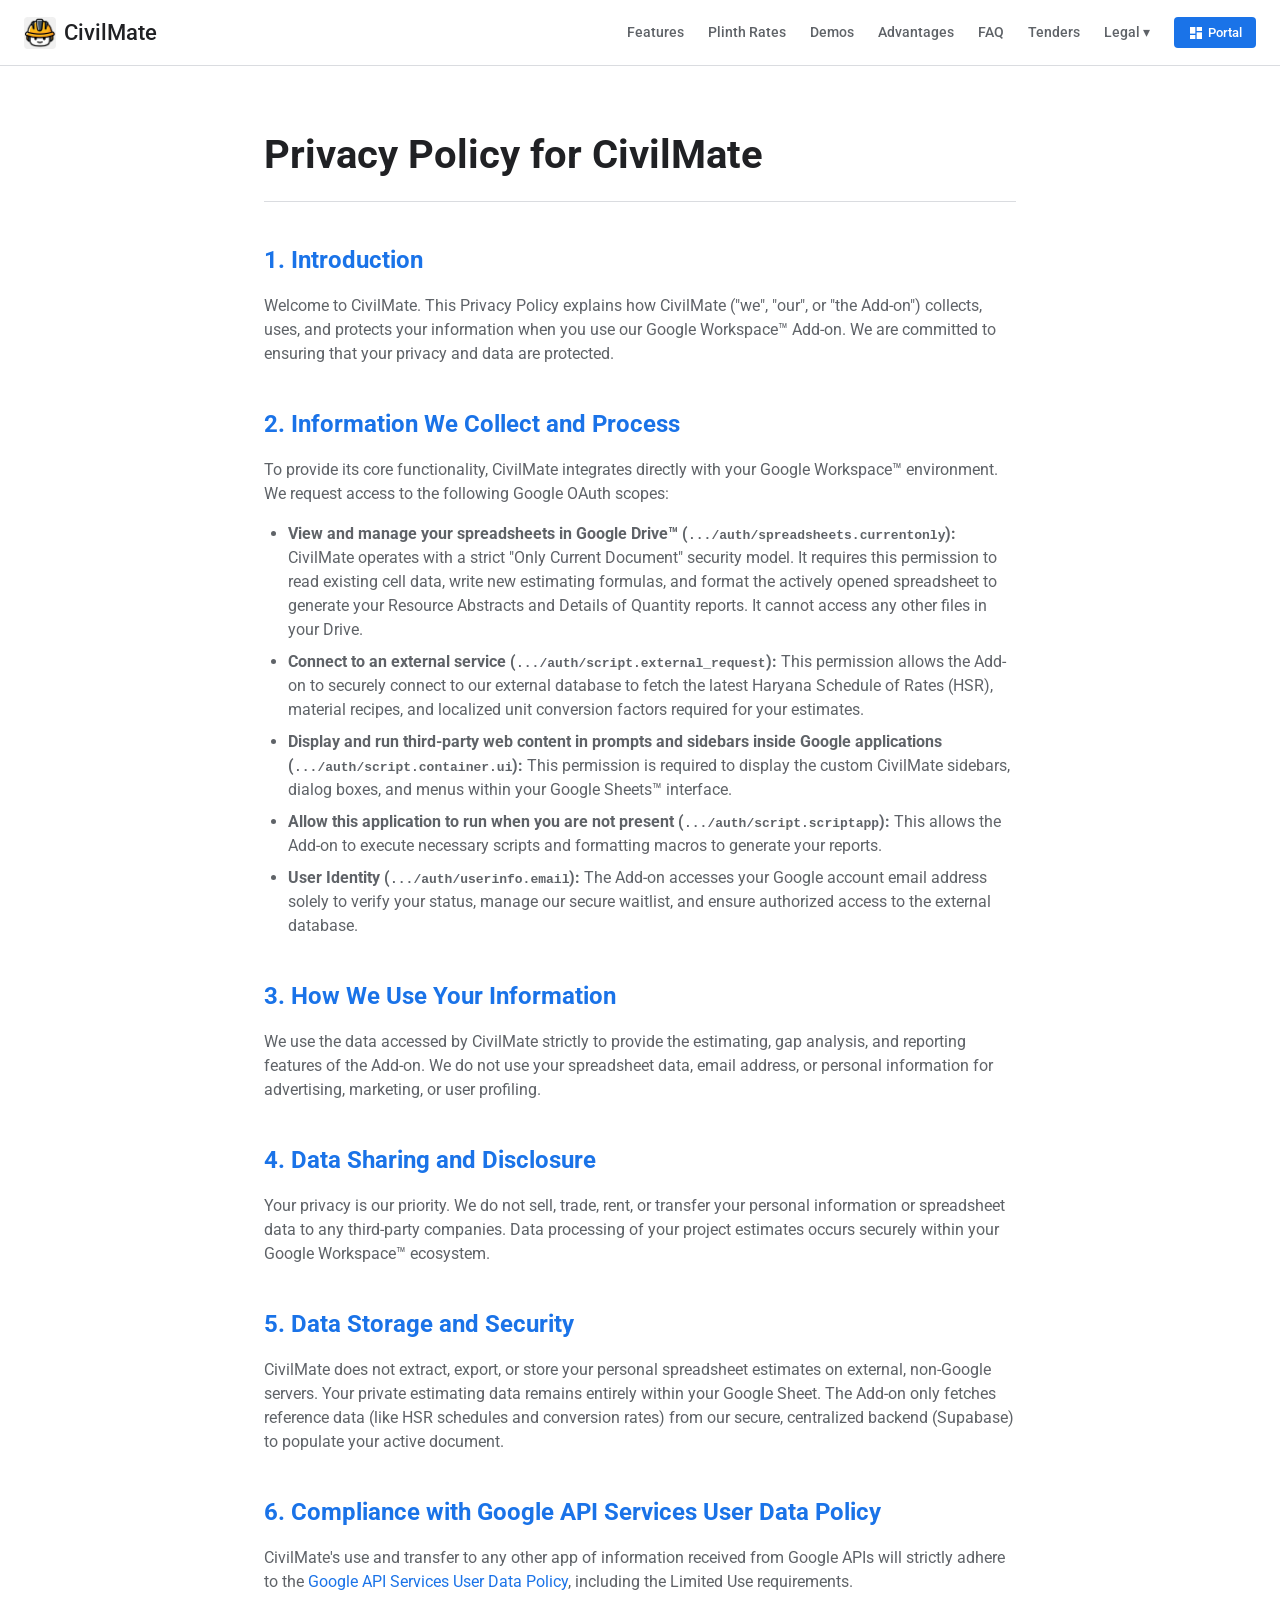
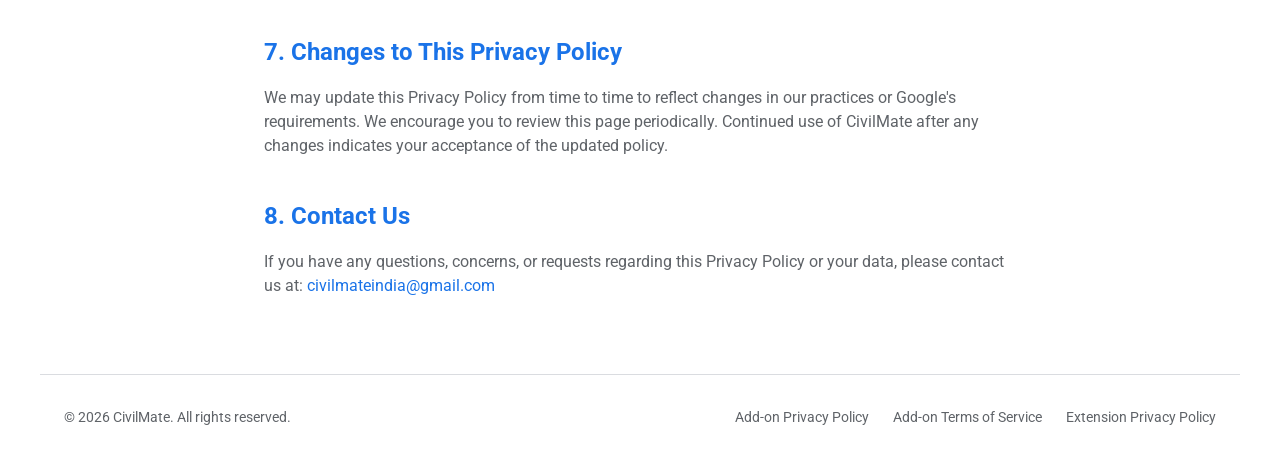
==== commit 39ace253: "Add files via upload" ====
--- a/addon-privacy.html
+++ b/addon-privacy.html
@@ -23,8 +23,9 @@
         </button>
         <div class="nav-links" id="navLinks">
             <a href="index.html#features">Features</a>
-            <a href="index.html#learn-section">Learn</a>
-            <a href="index.html#register-section">Apply</a>
+            <a href="index.html#plinth-rates">Plinth Rates</a>
+            <a href="index.html#workflows">Demos</a>
+            <a href="index.html#advantages">Advantages</a>
             <a href="faq.html">FAQ</a>
             <a href="live-tenders.html">Tenders</a>
             <div class="dropdown">
@@ -83,8 +84,9 @@
     <footer>
         <div>&copy; 2026 CivilMate. All rights reserved.</div>
         <div class="footer-links">
-            <a href="addon-privacy.html">Privacy Policy</a>
-            <a href="addon-terms.html">Terms of Service</a>
+            <a href="addon-privacy.html">Add-on Privacy Policy</a>
+            <a href="addon-terms.html">Add-on Terms of Service</a>
+            <a href="extension-privacy.html">Extension Privacy Policy</a>
         </div>
     </footer>
 
--- a/style.css
+++ b/style.css
@@ -1,4 +1,4 @@
-﻿:root {
+:root {
     --google-blue: #1a73e8;
     --google-blue-hover: #1557b0;
     --text-primary: #202124;
@@ -105,7 +105,154 @@
     background-color: var(--bg-gray);
 }
 
-/* Hero Section */
+/* =============================================================================
+   PARALLAX HERO & VECTOR ENGINEERING BACKGROUND
+   ============================================================================= */
+.hero-parallax-wrapper {
+    position: relative;
+    overflow: hidden;
+    margin-top: 65px;
+    padding: 70px 24px 85px 24px;
+    background: linear-gradient(180deg, #ffffff 0%, #f7faff 50%, #edf3fc 100%);
+    border-bottom: 1px solid var(--border-color);
+}
+
+/* Parallax Stage (Behind Hero Content) */
+.parallax-stage {
+    position: absolute;
+    inset: 0;
+    pointer-events: none;
+    z-index: 0;
+    overflow: hidden;
+}
+
+/* Layer 1: Blueprint CAD Grid Pattern */
+.parallax-layer-grid {
+    position: absolute;
+    top: -80px;
+    left: 0;
+    right: 0;
+    bottom: -160px;
+    background-image: 
+        linear-gradient(to right, rgba(26, 115, 232, 0.045) 1px, transparent 1px),
+        linear-gradient(to bottom, rgba(26, 115, 232, 0.045) 1px, transparent 1px),
+        linear-gradient(to right, rgba(26, 115, 232, 0.09) 1px, transparent 1px),
+        linear-gradient(to bottom, rgba(26, 115, 232, 0.09) 1px, transparent 1px);
+    background-size: 24px 24px, 24px 24px, 120px 120px, 120px 120px;
+    mask-image: radial-gradient(ellipse at center, rgba(0, 0, 0, 1) 35%, rgba(0, 0, 0, 0) 85%);
+    -webkit-mask-image: radial-gradient(ellipse at center, rgba(0, 0, 0, 1) 35%, rgba(0, 0, 0, 0) 85%);
+    will-change: transform;
+    transition: transform 0.05s linear;
+}
+
+/* Layer 2: Vector Architectural & Contour SVG */
+.parallax-layer-vectors {
+    position: absolute;
+    top: -40px;
+    left: 0;
+    width: 100%;
+    height: 125%;
+    will-change: transform;
+    transition: transform 0.05s linear;
+    opacity: 0.95;
+}
+
+.parallax-vector-svg {
+    width: 100%;
+    height: 100%;
+    object-fit: cover;
+}
+
+/* Layer 3: Floating Engineering Geometric Badges & Crosshairs */
+.parallax-layer-accents {
+    position: absolute;
+    inset: 0;
+    will-change: transform;
+    transition: transform 0.08s linear;
+}
+
+.cad-crosshair {
+    position: absolute;
+    font-family: 'Roboto Mono', 'Courier New', Courier, monospace;
+    font-size: 16px;
+    font-weight: 700;
+    color: rgba(26, 115, 232, 0.35);
+    user-select: none;
+    line-height: 1;
+}
+.ch-1 { top: 18%; left: 8%; }
+.ch-2 { top: 32%; right: 9%; }
+.ch-3 { bottom: 22%; left: 12%; }
+.ch-4 { bottom: 30%; right: 14%; }
+
+
+/* Hero Content (Foreground) */
+.hero-content {
+    position: relative;
+    z-index: 1;
+    text-align: center;
+    max-width: 880px;
+    margin: 0 auto;
+}
+
+.hero-pill-badge {
+    display: inline-flex;
+    align-items: center;
+    gap: 8px;
+    padding: 6px 16px;
+    background: rgba(232, 240, 254, 0.85);
+    backdrop-filter: blur(6px);
+    -webkit-backdrop-filter: blur(6px);
+    border: 1px solid #d2e3fc;
+    border-radius: 20px;
+    font-size: 12.5px;
+    font-weight: 600;
+    color: var(--google-blue);
+    margin-bottom: 22px;
+    box-shadow: 0 2px 8px rgba(26, 115, 232, 0.08);
+}
+
+.hero-pill-badge .pill-dot {
+    width: 8px;
+    height: 8px;
+    border-radius: 50%;
+    background: #1e8e3e;
+    box-shadow: 0 0 0 0 rgba(30, 142, 62, 0.7);
+    animation: pillDotPulse 2s infinite;
+}
+
+@keyframes pillDotPulse {
+    0% { transform: scale(0.95); box-shadow: 0 0 0 0 rgba(30, 142, 62, 0.7); }
+    70% { transform: scale(1); box-shadow: 0 0 0 7px rgba(30, 142, 62, 0); }
+    100% { transform: scale(0.95); box-shadow: 0 0 0 0 rgba(30, 142, 62, 0); }
+}
+
+.hero-content h1 {
+    font-size: clamp(2rem, 5vw, 3.4rem);
+    line-height: 1.18;
+    margin-bottom: 20px;
+    letter-spacing: -0.6px;
+    font-weight: 700;
+    color: var(--text-primary);
+}
+
+.hero-content p {
+    font-size: clamp(1rem, 2.5vw, 1.2rem);
+    color: var(--text-secondary);
+    margin-bottom: 34px;
+    max-width: 740px;
+    margin-left: auto;
+    margin-right: auto;
+    line-height: 1.6;
+}
+
+.hero-actions {
+    display: flex;
+    gap: 16px;
+    justify-content: center;
+}
+
+/* Backward compatibility for .hero */
 .hero {
     margin-top: 65px;
     padding: 80px 24px;
@@ -113,28 +260,6 @@
     max-width: 900px;
     margin-left: auto;
     margin-right: auto;
-}
-
-.hero h1 {
-    font-size: 56px;
-    line-height: 1.2;
-    margin-bottom: 24px;
-    letter-spacing: -0.5px;
-}
-
-.hero p {
-    font-size: 20px;
-    color: var(--text-secondary);
-    margin-bottom: 40px;
-    max-width: 700px;
-    margin-left: auto;
-    margin-right: auto;
-}
-
-.hero-actions {
-    display: flex;
-    gap: 16px;
-    justify-content: center;
 }
 
 /* Features Section */
@@ -954,4 +1079,272 @@
             .form-section { padding: 20px; }
             .stat-grid { grid-template-columns: 1fr 1fr; }
         }
-    
+
+        /* --- Rough Cost / Plinth Area Rates Banner --- */
+        .plinth-banner {
+            background: linear-gradient(135deg, #1a73e8 0%, #1557b0 100%);
+            color: #ffffff;
+            padding: 36px 32px;
+            border-radius: 12px;
+            margin: 40px auto;
+            max-width: 1200px;
+            display: flex;
+            align-items: center;
+            gap: 28px;
+            box-shadow: 0 8px 24px rgba(26, 115, 232, 0.2);
+            box-sizing: border-box;
+        }
+
+        .plinth-banner-icon {
+            width: 64px;
+            height: 64px;
+            background: rgba(255, 255, 255, 0.15);
+            border-radius: 16px;
+            display: flex;
+            align-items: center;
+            justify-content: center;
+            flex-shrink: 0;
+        }
+
+        .plinth-banner-icon .material-icons {
+            font-size: 36px;
+            color: #fff;
+        }
+
+        .plinth-banner-content {
+            flex: 1;
+        }
+
+        .plinth-banner-content h3 {
+            font-size: 22px;
+            font-weight: 700;
+            margin: 0 0 8px 0;
+            color: #ffffff;
+        }
+
+        .plinth-banner-content p {
+            font-size: 15px;
+            line-height: 1.6;
+            color: rgba(255, 255, 255, 0.92);
+            margin: 0;
+        }
+
+        .plinth-badge {
+            display: inline-block;
+            background: rgba(255, 255, 255, 0.2);
+            border: 1px solid rgba(255, 255, 255, 0.35);
+            padding: 4px 12px;
+            border-radius: 20px;
+            font-size: 11px;
+            font-weight: 600;
+            text-transform: uppercase;
+            letter-spacing: 0.5px;
+            margin-bottom: 8px;
+        }
+
+        @media (max-width: 768px) {
+            .plinth-banner {
+                flex-direction: column;
+                text-align: center;
+                padding: 24px 20px;
+                gap: 16px;
+                margin: 24px 16px;
+            }
+        }
+
+        /* --- GIF Screenshots / Workflow Walkthrough --- */
+        .workflow-section {
+            padding: 70px 24px;
+            max-width: 1200px;
+            margin: 0 auto;
+        }
+
+        .workflow-grid {
+            display: grid;
+            grid-template-columns: repeat(auto-fit, minmax(360px, 1fr));
+            gap: 32px;
+            margin-top: 36px;
+        }
+
+        .workflow-card {
+            background: #ffffff;
+            border: 1px solid var(--border-color);
+            border-radius: 12px;
+            overflow: hidden;
+            box-shadow: 0 4px 14px rgba(0, 0, 0, 0.04);
+            display: flex;
+            flex-direction: column;
+            transition: transform 0.2s, box-shadow 0.2s;
+        }
+
+        .workflow-card:hover {
+            box-shadow: 0 8px 24px rgba(0, 0, 0, 0.08);
+            transform: translateY(-2px);
+        }
+
+        .workflow-card-header {
+            padding: 22px 24px 16px;
+            border-bottom: 1px solid #f1f3f4;
+        }
+
+        .workflow-card-badge {
+            display: inline-flex;
+            align-items: center;
+            gap: 6px;
+            font-size: 11.5px;
+            font-weight: 600;
+            color: var(--google-blue);
+            background: #e8f0fe;
+            padding: 4px 10px;
+            border-radius: 14px;
+            margin-bottom: 8px;
+        }
+
+        .workflow-card-title {
+            font-size: 19px;
+            font-weight: 700;
+            color: var(--text-primary);
+            margin: 0 0 6px 0;
+        }
+
+        .workflow-card-desc {
+            font-size: 13.5px;
+            color: var(--text-secondary);
+            line-height: 1.5;
+            margin: 0;
+        }
+
+        /* GIF Screen Recording Container */
+        .gif-screen-container {
+            background: #0f141c;
+            position: relative;
+            min-height: 240px;
+            display: flex;
+            align-items: center;
+            justify-content: center;
+            overflow: hidden;
+            border-top: 1px solid #e8eaed;
+            border-bottom: 1px solid #e8eaed;
+        }
+
+        .gif-screen-img {
+            width: 100%;
+            height: auto;
+            max-height: 520px;
+            object-fit: contain;
+            display: block;
+        }
+
+        .gif-dummy-overlay {
+            width: 100%;
+            min-height: 260px;
+            display: flex;
+            flex-direction: column;
+            align-items: center;
+            justify-content: center;
+            background: radial-gradient(circle at center, #23272d 0%, #16181d 100%);
+            color: #ffffff;
+            padding: 24px;
+            text-align: center;
+            gap: 10px;
+            box-sizing: border-box;
+        }
+
+        .gif-dummy-icon {
+            font-size: 46px;
+            color: #4285f4;
+            filter: drop-shadow(0 2px 8px rgba(66, 133, 244, 0.4));
+        }
+
+        .gif-dummy-title {
+            font-size: 15px;
+            font-weight: 600;
+            letter-spacing: -0.2px;
+        }
+
+        .gif-dummy-hint {
+            font-size: 11.5px;
+            color: #9aa0a6;
+            background: rgba(255, 255, 255, 0.08);
+            border: 1px dashed rgba(255, 255, 255, 0.25);
+            padding: 6px 14px;
+            border-radius: 6px;
+            max-width: 85%;
+            line-height: 1.4;
+        }
+
+        .workflow-features-list {
+            list-style: none;
+            padding: 18px 24px;
+            margin: 0;
+            display: flex;
+            flex-direction: column;
+            gap: 10px;
+            background: #fafbfc;
+            flex: 1;
+        }
+
+        .workflow-features-list li {
+            display: flex;
+            align-items: flex-start;
+            gap: 10px;
+            font-size: 13px;
+            color: var(--text-primary);
+        }
+
+        .workflow-features-list .material-icons {
+            font-size: 17px;
+            color: #1e8e3e;
+            flex-shrink: 0;
+            margin-top: 1px;
+        }
+
+        /* Modern Positive Strengths Grid */
+        .positive-strengths-grid {
+            display: grid;
+            grid-template-columns: repeat(auto-fit, minmax(280px, 1fr));
+            gap: 24px;
+            margin-top: 36px;
+        }
+
+        .strength-card {
+            background: #ffffff;
+            border: 1px solid var(--border-color);
+            border-radius: 10px;
+            padding: 28px 24px;
+            display: flex;
+            flex-direction: column;
+            gap: 12px;
+            transition: all 0.2s ease;
+        }
+
+        .strength-card:hover {
+            border-color: var(--google-blue);
+            box-shadow: 0 4px 12px rgba(26, 115, 232, 0.08);
+            transform: translateY(-2px);
+        }
+
+        .strength-icon {
+            width: 44px;
+            height: 44px;
+            border-radius: 10px;
+            background: #e8f0fe;
+            color: var(--google-blue);
+            display: flex;
+            align-items: center;
+            justify-content: center;
+        }
+
+        .strength-title {
+            font-size: 17px;
+            font-weight: 700;
+            color: var(--text-primary);
+            margin: 0;
+        }
+
+        .strength-desc {
+            font-size: 13.5px;
+            color: var(--text-secondary);
+            line-height: 1.55;
+            margin: 0;
+        }
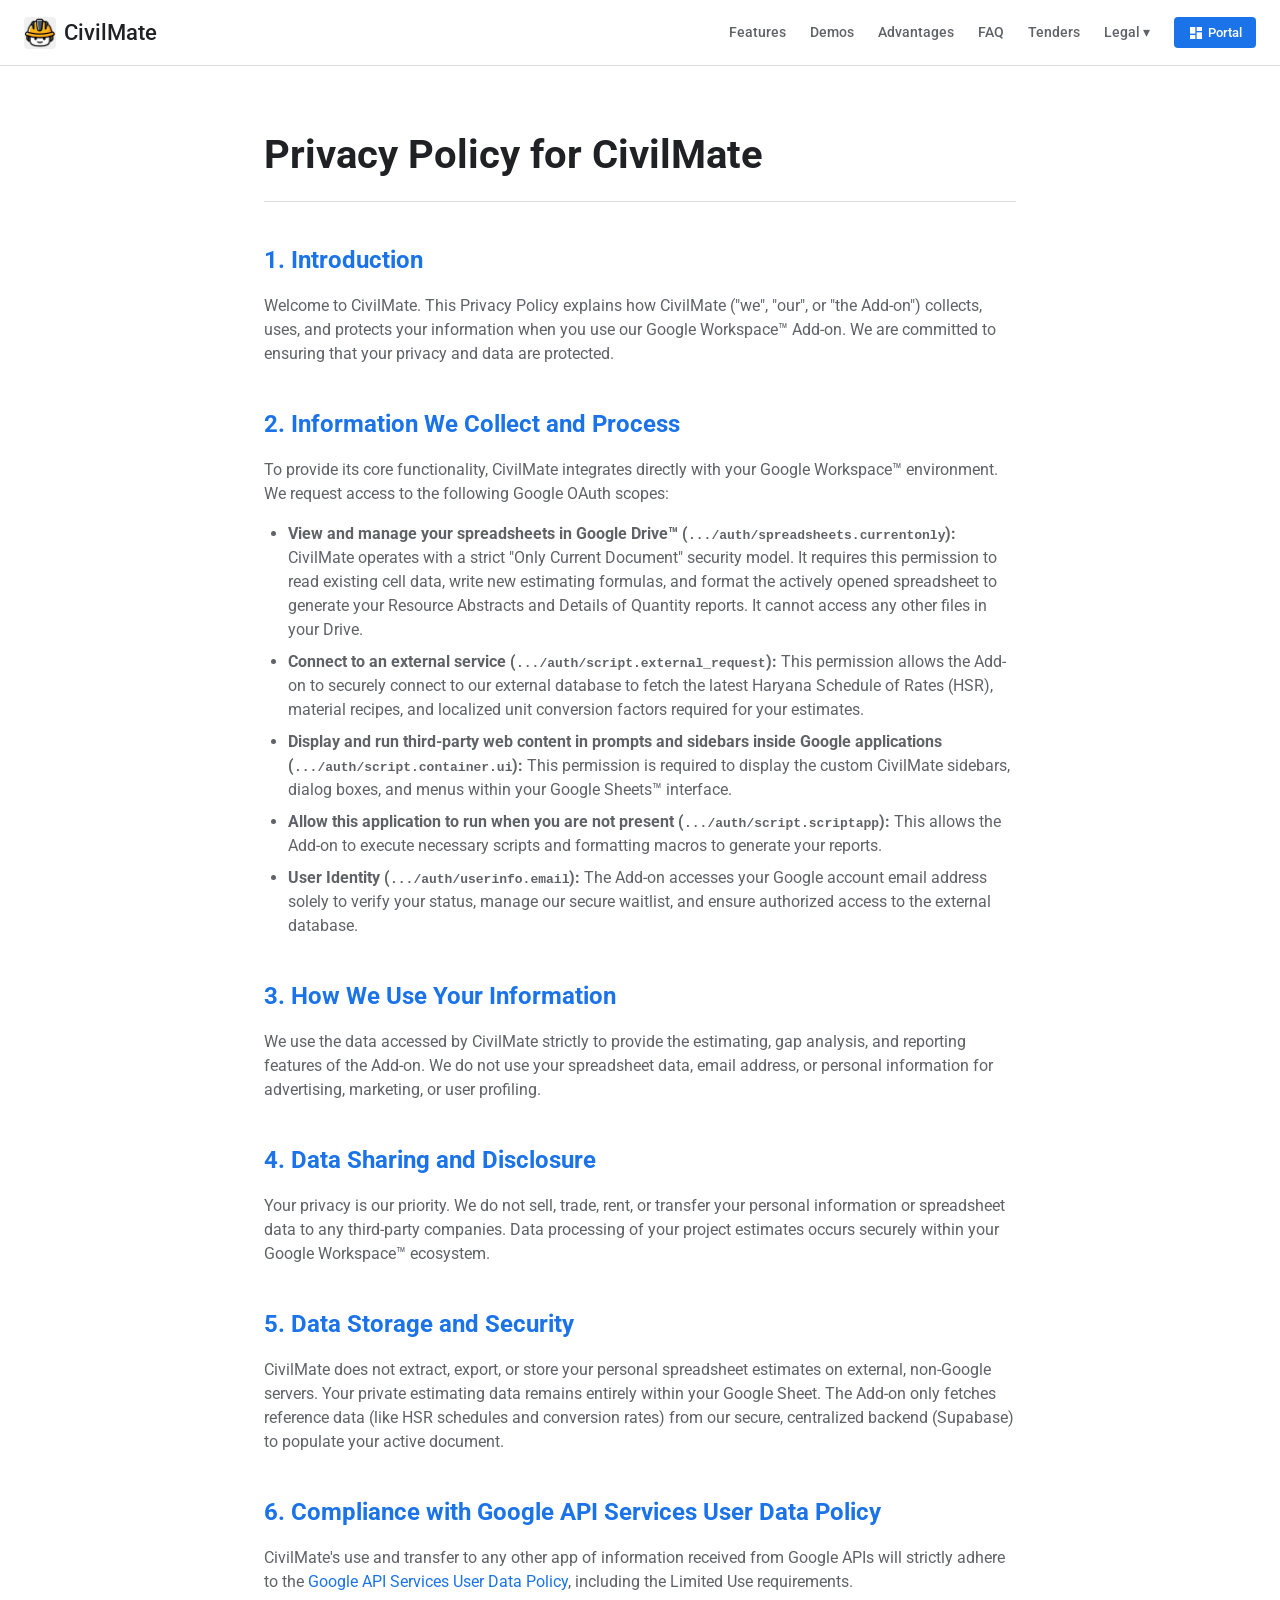
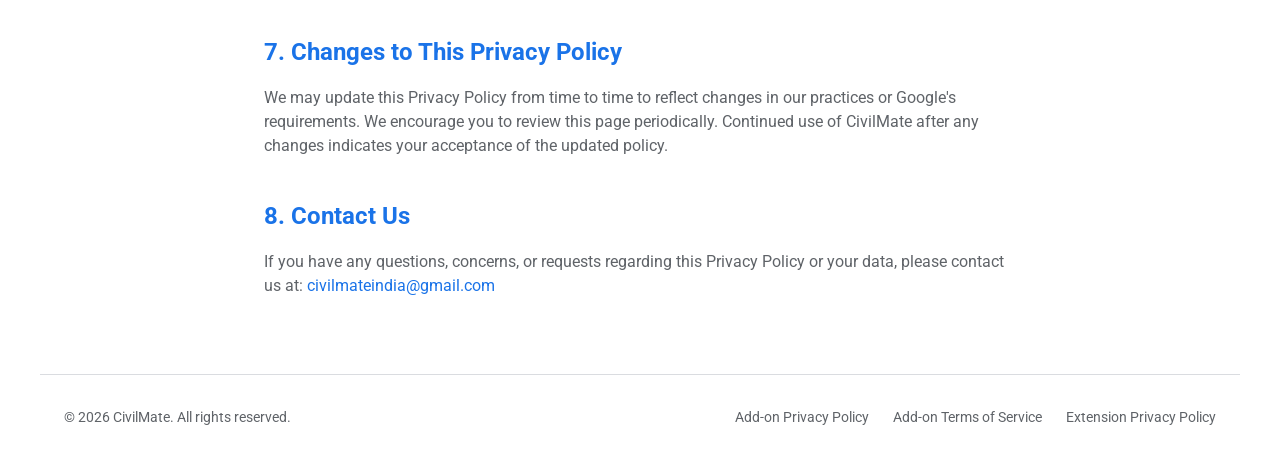
==== commit a5424284: "Add files via upload" ====
--- a/addon-privacy.html
+++ b/addon-privacy.html
@@ -23,7 +23,6 @@
         </button>
         <div class="nav-links" id="navLinks">
             <a href="index.html#features">Features</a>
-            <a href="index.html#plinth-rates">Plinth Rates</a>
             <a href="index.html#workflows">Demos</a>
             <a href="index.html#advantages">Advantages</a>
             <a href="faq.html">FAQ</a>
--- a/style.css
+++ b/style.css
@@ -154,7 +154,7 @@
     height: 125%;
     will-change: transform;
     transition: transform 0.05s linear;
-    opacity: 0.95;
+    opacity: 0.65;
 }
 
 .parallax-vector-svg {
@@ -442,11 +442,37 @@
         padding: 12px 16px;
     }
 
-    .hero h1 {
-        font-size: 34px;
-    }
-    .hero p {
-        font-size: 16px;
+    .hero-parallax-wrapper {
+        margin-top: 60px;
+        padding: 44px 18px 52px 18px;
+        background: linear-gradient(180deg, #ffffff 0%, #f7faff 60%, #edf3fc 100%);
+    }
+
+    .parallax-layer-vectors,
+    .parallax-layer-accents {
+        display: none !important;
+    }
+
+    .parallax-layer-grid {
+        opacity: 0.25;
+        top: 0;
+        bottom: 0;
+        mask-image: none;
+        -webkit-mask-image: none;
+    }
+
+    .hero h1,
+    .hero-content h1 {
+        font-size: 28px;
+        line-height: 1.25;
+        margin-bottom: 16px;
+    }
+
+    .hero p,
+    .hero-content p {
+        font-size: 15px;
+        line-height: 1.55;
+        margin-bottom: 24px;
     }
 
     .mobile-menu-btn {
@@ -1080,78 +1106,6 @@
             .stat-grid { grid-template-columns: 1fr 1fr; }
         }
 
-        /* --- Rough Cost / Plinth Area Rates Banner --- */
-        .plinth-banner {
-            background: linear-gradient(135deg, #1a73e8 0%, #1557b0 100%);
-            color: #ffffff;
-            padding: 36px 32px;
-            border-radius: 12px;
-            margin: 40px auto;
-            max-width: 1200px;
-            display: flex;
-            align-items: center;
-            gap: 28px;
-            box-shadow: 0 8px 24px rgba(26, 115, 232, 0.2);
-            box-sizing: border-box;
-        }
-
-        .plinth-banner-icon {
-            width: 64px;
-            height: 64px;
-            background: rgba(255, 255, 255, 0.15);
-            border-radius: 16px;
-            display: flex;
-            align-items: center;
-            justify-content: center;
-            flex-shrink: 0;
-        }
-
-        .plinth-banner-icon .material-icons {
-            font-size: 36px;
-            color: #fff;
-        }
-
-        .plinth-banner-content {
-            flex: 1;
-        }
-
-        .plinth-banner-content h3 {
-            font-size: 22px;
-            font-weight: 700;
-            margin: 0 0 8px 0;
-            color: #ffffff;
-        }
-
-        .plinth-banner-content p {
-            font-size: 15px;
-            line-height: 1.6;
-            color: rgba(255, 255, 255, 0.92);
-            margin: 0;
-        }
-
-        .plinth-badge {
-            display: inline-block;
-            background: rgba(255, 255, 255, 0.2);
-            border: 1px solid rgba(255, 255, 255, 0.35);
-            padding: 4px 12px;
-            border-radius: 20px;
-            font-size: 11px;
-            font-weight: 600;
-            text-transform: uppercase;
-            letter-spacing: 0.5px;
-            margin-bottom: 8px;
-        }
-
-        @media (max-width: 768px) {
-            .plinth-banner {
-                flex-direction: column;
-                text-align: center;
-                padding: 24px 20px;
-                gap: 16px;
-                margin: 24px 16px;
-            }
-        }
-
         /* --- GIF Screenshots / Workflow Walkthrough --- */
         .workflow-section {
             padding: 70px 24px;
@@ -1348,3 +1302,777 @@
             line-height: 1.55;
             margin: 0;
         }
+
+
+/* ==========================================================================
+   CIVILMATE ENGINEERING SUITE & FEATURE SHOWCASE STYLES
+   ========================================================================== */
+
+/* Section Headers */
+.section-tag {
+    display: inline-flex;
+    align-items: center;
+    gap: 6px;
+    padding: 6px 14px;
+    background: #e8f0fe;
+    color: var(--google-blue);
+    border-radius: 100px;
+    font-size: 12.5px;
+    font-weight: 600;
+    text-transform: uppercase;
+    letter-spacing: 0.5px;
+    margin-bottom: 12px;
+}
+
+.section-title-wrap {
+    text-align: center;
+    max-width: 820px;
+    margin: 0 auto 48px auto;
+}
+
+.section-title-wrap h2 {
+    font-family: 'Google Sans', sans-serif;
+    font-size: 32px;
+    font-weight: 500;
+    color: var(--text-primary);
+    margin: 0 0 12px 0;
+    line-height: 1.25;
+}
+
+.section-title-wrap p {
+    font-size: 16px;
+    color: var(--text-secondary);
+    line-height: 1.6;
+    margin: 0;
+}
+
+/* Tools Suite Interactive Showcase */
+.tools-suite-section {
+    padding: 70px 24px;
+    background: #ffffff;
+    border-bottom: 1px solid var(--border-color);
+}
+
+.tools-suite-container {
+    max-width: 1140px;
+    margin: 0 auto;
+}
+
+.tools-nav-pills {
+    display: flex;
+    gap: 8px;
+    overflow-x: auto;
+    padding-bottom: 10px;
+    margin-bottom: 24px;
+    scrollbar-width: thin;
+    -webkit-overflow-scrolling: touch;
+}
+
+.tools-nav-pill {
+    padding: 10px 18px;
+    border-radius: 8px;
+    border: 1px solid var(--border-color);
+    background: #f8f9fa;
+    color: var(--text-secondary);
+    font-family: 'Google Sans', sans-serif;
+    font-size: 13.5px;
+    font-weight: 500;
+    cursor: pointer;
+    white-space: nowrap;
+    display: inline-flex;
+    align-items: center;
+    gap: 8px;
+    transition: all 0.2s ease;
+}
+
+.tools-nav-pill:hover {
+    background: #e8f0fe;
+    color: var(--google-blue);
+    border-color: #c2e7ff;
+}
+
+.tools-nav-pill.active {
+    background: var(--google-blue);
+    color: #ffffff;
+    border-color: var(--google-blue);
+    box-shadow: 0 2px 8px rgba(26, 115, 232, 0.25);
+}
+
+.tool-preview-panel {
+    display: none;
+    background: #f8f9fa;
+    border: 1px solid var(--border-color);
+    border-radius: 14px;
+    overflow: hidden;
+    box-shadow: 0 4px 20px rgba(0,0,0,0.05);
+}
+
+.tool-preview-panel.active {
+    display: grid;
+    grid-template-columns: 1.1fr 1fr;
+    animation: fadeIn 0.3s ease;
+}
+
+@media (max-width: 900px) {
+    .tool-preview-panel.active {
+        grid-template-columns: 1fr;
+    }
+}
+
+.tool-preview-left {
+    padding: 36px 32px;
+    display: flex;
+    flex-direction: column;
+    justify-content: center;
+}
+
+.tool-preview-badge {
+    display: inline-flex;
+    align-items: center;
+    gap: 6px;
+    font-size: 12px;
+    font-weight: 700;
+    color: #137333;
+    background: #e6f4ea;
+    padding: 4px 10px;
+    border-radius: 6px;
+    width: fit-content;
+    margin-bottom: 14px;
+    text-transform: uppercase;
+    letter-spacing: 0.5px;
+}
+
+.tool-preview-left h3 {
+    font-family: 'Google Sans', sans-serif;
+    font-size: 24px;
+    font-weight: 500;
+    color: var(--text-primary);
+    margin: 0 0 12px 0;
+}
+
+.tool-preview-left p {
+    font-size: 14.5px;
+    color: var(--text-secondary);
+    line-height: 1.6;
+    margin: 0 0 20px 0;
+}
+
+.tool-specs-list {
+    list-style: none;
+    padding: 0;
+    margin: 0 0 24px 0;
+    display: flex;
+    flex-direction: column;
+    gap: 10px;
+}
+
+.tool-specs-list li {
+    display: flex;
+    align-items: flex-start;
+    gap: 10px;
+    font-size: 13.5px;
+    color: var(--text-primary);
+    line-height: 1.45;
+}
+
+.tool-specs-list li .material-icons {
+    color: #137333;
+    font-size: 18px;
+    flex-shrink: 0;
+    margin-top: 1px;
+}
+
+.tool-preview-right {
+    background: #ffffff;
+    border-left: 1px solid var(--border-color);
+    padding: 32px;
+    display: flex;
+    flex-direction: column;
+    justify-content: center;
+}
+
+@media (max-width: 900px) {
+    .tool-preview-right {
+        border-left: none;
+        border-top: 1px solid var(--border-color);
+    }
+}
+
+.tool-mock-calc {
+    background: #f1f3f4;
+    border: 1px solid #dadce0;
+    border-radius: 10px;
+    padding: 20px;
+    font-family: 'Roboto Mono', monospace;
+    font-size: 12.5px;
+    color: #202124;
+}
+
+.tool-mock-calc .calc-header {
+    font-weight: 700;
+    color: var(--google-blue);
+    font-size: 12px;
+    text-transform: uppercase;
+    letter-spacing: 0.5px;
+    margin-bottom: 12px;
+    padding-bottom: 8px;
+    border-bottom: 1px solid #dadce0;
+    display: flex;
+    justify-content: space-between;
+}
+
+.tool-mock-calc .calc-row {
+    display: flex;
+    justify-content: space-between;
+    padding: 6px 0;
+    border-bottom: 1px dashed #e0e0e0;
+}
+
+.tool-mock-calc .calc-row:last-child {
+    border-bottom: none;
+    padding-top: 10px;
+    margin-top: 6px;
+    font-weight: 700;
+    border-top: 2px solid var(--google-blue);
+    color: var(--google-blue);
+}
+
+/* Expanded Feature Catalog Grid */
+.features-catalog-section {
+    padding: 80px 24px;
+    background: #f8f9fa;
+}
+
+.features-catalog-container {
+    max-width: 1140px;
+    margin: 0 auto;
+}
+
+.feature-category-block {
+    margin-bottom: 48px;
+}
+
+.feature-category-block:last-child {
+    margin-bottom: 0;
+}
+
+.feature-category-header {
+    display: flex;
+    align-items: center;
+    gap: 12px;
+    margin-bottom: 20px;
+    padding-bottom: 10px;
+    border-bottom: 2px solid #e0e0e0;
+}
+
+.feature-category-header .category-icon {
+    width: 36px;
+    height: 36px;
+    border-radius: 8px;
+    background: #e8f0fe;
+    color: var(--google-blue);
+    display: flex;
+    align-items: center;
+    justify-content: center;
+    font-size: 20px;
+}
+
+.feature-category-header h3 {
+    font-family: 'Google Sans', sans-serif;
+    font-size: 20px;
+    font-weight: 500;
+    color: var(--text-primary);
+    margin: 0;
+}
+
+.features-grid-3 {
+    display: grid;
+    grid-template-columns: repeat(auto-fit, minmax(320px, 1fr));
+    gap: 20px;
+}
+
+.feature-box-card {
+    background: #ffffff;
+    border: 1px solid var(--border-color);
+    border-radius: 12px;
+    padding: 24px;
+    display: flex;
+    flex-direction: column;
+    transition: all 0.2s ease;
+}
+
+.feature-box-card:hover {
+    border-color: var(--google-blue);
+    box-shadow: 0 6px 18px rgba(26, 115, 232, 0.08);
+    transform: translateY(-2px);
+}
+
+.feature-box-top {
+    display: flex;
+    align-items: center;
+    justify-content: space-between;
+    margin-bottom: 14px;
+}
+
+.feature-box-icon {
+    width: 44px;
+    height: 44px;
+    border-radius: 10px;
+    background: #e8f0fe;
+    color: var(--google-blue);
+    display: flex;
+    align-items: center;
+    justify-content: center;
+}
+
+.feature-box-badge {
+    font-size: 11px;
+    font-weight: 700;
+    text-transform: uppercase;
+    letter-spacing: 0.5px;
+    padding: 4px 8px;
+    border-radius: 4px;
+    background: #f1f3f4;
+    color: var(--text-secondary);
+}
+
+.feature-box-card h4 {
+    font-family: 'Google Sans', sans-serif;
+    font-size: 17px;
+    font-weight: 500;
+    color: var(--text-primary);
+    margin: 0 0 8px 0;
+}
+
+.feature-box-card p {
+    font-size: 13.5px;
+    color: var(--text-secondary);
+    line-height: 1.55;
+    margin: 0 0 16px 0;
+    flex: 1;
+}
+
+.feature-box-tags {
+    display: flex;
+    flex-wrap: wrap;
+    gap: 6px;
+}
+
+.feature-subtag {
+    font-size: 11px;
+    background: #f8f9fa;
+    border: 1px solid #e0e0e0;
+    padding: 3px 8px;
+    border-radius: 4px;
+    color: #444746;
+    font-weight: 500;
+}
+
+/* Learning Portal CTA Banner */
+.learn-cta-section {
+    padding: 0 24px 60px 24px;
+    background: #f8f9fa;
+}
+
+.learn-cta-card {
+    max-width: 1140px;
+    margin: 0 auto;
+    background: linear-gradient(135deg, #0b57d0 0%, #1557b0 100%);
+    border-radius: 16px;
+    padding: 44px 40px;
+    color: #ffffff;
+    display: flex;
+    align-items: center;
+    justify-content: space-between;
+    gap: 32px;
+    box-shadow: 0 8px 24px rgba(11, 87, 208, 0.25);
+}
+
+@media (max-width: 820px) {
+    .learn-cta-card {
+        flex-direction: column;
+        text-align: center;
+        padding: 32px 24px;
+    }
+}
+
+.learn-cta-text h3 {
+    font-family: 'Google Sans', sans-serif;
+    font-size: 26px;
+    font-weight: 500;
+    margin: 0 0 10px 0;
+}
+
+.learn-cta-text p {
+    font-size: 15px;
+    line-height: 1.6;
+    margin: 0;
+    opacity: 0.92;
+    max-width: 680px;
+}
+
+.learn-cta-btn {
+    background: #ffffff;
+    color: var(--google-blue);
+    font-family: 'Google Sans', sans-serif;
+    font-size: 14.5px;
+    font-weight: 500;
+    padding: 13px 28px;
+    border-radius: 8px;
+    display: inline-flex;
+    align-items: center;
+    gap: 8px;
+    white-space: nowrap;
+    text-decoration: none;
+    box-shadow: 0 2px 6px rgba(0,0,0,0.12);
+    transition: all 0.2s ease;
+    flex-shrink: 0;
+}
+
+.learn-cta-btn:hover {
+    background: #f8f9fa;
+    color: #0b57d0;
+    box-shadow: 0 4px 12px rgba(0,0,0,0.2);
+    transform: translateY(-1px);
+}
+
+/* ==========================================================================
+   PORTAL & LEARN TUTORIALS STYLES
+   ========================================================================== */
+
+.portal-nav-bar {
+    display: flex;
+    gap: 12px;
+    margin-bottom: 24px;
+    border-bottom: 1px solid var(--portal-card-border);
+    padding-bottom: 12px;
+}
+
+.portal-nav-tab {
+    display: inline-flex;
+    align-items: center;
+    gap: 8px;
+    padding: 10px 20px;
+    border-radius: 8px;
+    font-family: 'Google Sans', sans-serif;
+    font-size: 14px;
+    font-weight: 500;
+    cursor: pointer;
+    border: 1px solid transparent;
+    background: transparent;
+    color: var(--text-secondary);
+    transition: all 0.2s ease;
+}
+
+.portal-nav-tab:hover {
+    background: #e8f0fe;
+    color: var(--portal-primary);
+}
+
+.portal-nav-tab.active {
+    background: #ffffff;
+    color: var(--portal-primary);
+    border-color: var(--portal-card-border);
+    box-shadow: 0 2px 6px rgba(0,0,0,0.05);
+    font-weight: 600;
+}
+
+.tab-badge-new {
+    background: #e6f4ea;
+    color: #137333;
+    font-size: 11px;
+    font-weight: 700;
+    padding: 2px 6px;
+    border-radius: 10px;
+}
+
+/* Tutorial Hub Layout */
+.tutorial-hub-wrapper {
+    display: flex;
+    flex-direction: column;
+    gap: 24px;
+}
+
+.tutorial-search-bar-wrap {
+    display: flex;
+    gap: 12px;
+    align-items: center;
+    background: #ffffff;
+    border: 1px solid var(--portal-card-border);
+    border-radius: 12px;
+    padding: 8px 16px;
+    box-shadow: 0 2px 6px rgba(0,0,0,0.03);
+}
+
+.tutorial-search-input {
+    flex: 1;
+    border: none;
+    outline: none;
+    font-size: 15px;
+    font-family: inherit;
+    color: var(--text-primary);
+    background: transparent;
+}
+
+.tutorial-chips-bar {
+    display: flex;
+    gap: 8px;
+    overflow-x: auto;
+    padding-bottom: 6px;
+    scrollbar-width: thin;
+}
+
+.tutorial-chip {
+    padding: 6px 14px;
+    border-radius: 100px;
+    background: #ffffff;
+    border: 1px solid var(--portal-card-border);
+    color: var(--text-secondary);
+    font-size: 12.5px;
+    font-weight: 500;
+    cursor: pointer;
+    white-space: nowrap;
+    transition: all 0.2s ease;
+}
+
+.tutorial-chip:hover {
+    background: #e8f0fe;
+    color: var(--portal-primary);
+}
+
+.tutorial-chip.active {
+    background: var(--portal-primary);
+    color: #ffffff;
+    border-color: var(--portal-primary);
+}
+
+/* Individual Tutorial Cards */
+.tutorial-card {
+    background: #ffffff;
+    border: 1px solid var(--portal-card-border);
+    border-radius: 12px;
+    overflow: hidden;
+    margin-bottom: 20px;
+    box-shadow: 0 2px 8px rgba(0,0,0,0.04);
+    transition: border-color 0.2s ease;
+}
+
+.tutorial-card:hover {
+    border-color: #b0c9f3;
+}
+
+.tutorial-card-header {
+    padding: 20px 24px;
+    background: #ffffff;
+    cursor: pointer;
+    display: flex;
+    align-items: center;
+    justify-content: space-between;
+    gap: 16px;
+    border-bottom: 1px solid transparent;
+}
+
+.tutorial-card.open .tutorial-card-header {
+    border-bottom-color: #f1f3f4;
+    background: #fbfcfe;
+}
+
+.tutorial-header-main {
+    display: flex;
+    align-items: center;
+    gap: 14px;
+}
+
+.tutorial-cat-icon {
+    width: 42px;
+    height: 42px;
+    border-radius: 10px;
+    background: #e8f0fe;
+    color: var(--portal-primary);
+    display: flex;
+    align-items: center;
+    justify-content: center;
+    font-size: 22px;
+    flex-shrink: 0;
+}
+
+.tutorial-title-area h3 {
+    font-family: 'Google Sans', sans-serif;
+    font-size: 18px;
+    font-weight: 500;
+    color: var(--text-primary);
+    margin: 0 0 4px 0;
+}
+
+.tutorial-title-area p {
+    font-size: 13px;
+    color: var(--text-secondary);
+    margin: 0;
+}
+
+.tutorial-meta-group {
+    display: flex;
+    align-items: center;
+    gap: 10px;
+}
+
+.tutorial-tag-badge {
+    font-size: 11px;
+    font-weight: 700;
+    text-transform: uppercase;
+    padding: 3px 8px;
+    border-radius: 4px;
+    background: #f1f3f4;
+    color: #444746;
+}
+
+.tutorial-expand-btn {
+    background: none;
+    border: none;
+    cursor: pointer;
+    color: var(--text-secondary);
+    display: flex;
+    align-items: center;
+    justify-content: center;
+    transition: transform 0.2s ease;
+}
+
+.tutorial-card.open .tutorial-expand-btn {
+    transform: rotate(180deg);
+    color: var(--portal-primary);
+}
+
+.tutorial-card-body {
+    display: none;
+    padding: 24px 28px;
+    background: #ffffff;
+    font-size: 14px;
+    line-height: 1.6;
+    color: #3c4043;
+}
+
+.tutorial-card.open .tutorial-card-body {
+    display: block;
+}
+
+/* Tutorial Section Blocks */
+.t-section-title {
+    font-family: 'Google Sans', sans-serif;
+    font-size: 15px;
+    font-weight: 600;
+    color: var(--text-primary);
+    margin: 18px 0 10px 0;
+    display: flex;
+    align-items: center;
+    gap: 6px;
+}
+
+.t-section-title:first-child {
+    margin-top: 0;
+}
+
+.t-steps-list {
+    list-style: none;
+    padding: 0;
+    margin: 0 0 18px 0;
+    display: flex;
+    flex-direction: column;
+    gap: 12px;
+}
+
+.t-step-item {
+    display: flex;
+    align-items: flex-start;
+    gap: 12px;
+}
+
+.t-step-num {
+    width: 24px;
+    height: 24px;
+    border-radius: 50%;
+    background: #e8f0fe;
+    color: var(--portal-primary);
+    font-size: 12px;
+    font-weight: 700;
+    display: flex;
+    align-items: center;
+    justify-content: center;
+    flex-shrink: 0;
+    margin-top: 2px;
+}
+
+.t-step-text {
+    flex: 1;
+    font-size: 13.5px;
+    color: var(--text-primary);
+    line-height: 1.5;
+}
+
+.t-step-text strong {
+    color: #1f1f1f;
+}
+
+.t-callout {
+    padding: 14px 18px;
+    border-radius: 8px;
+    margin: 16px 0;
+    font-size: 13px;
+    line-height: 1.55;
+    display: flex;
+    gap: 12px;
+    align-items: flex-start;
+}
+
+.t-callout.tip {
+    background: #e6f4ea;
+    border-left: 4px solid #137333;
+    color: #0d5324;
+}
+
+.t-callout.formula {
+    background: #f8fbff;
+    border: 1px solid #c2e0ff;
+    border-left: 4px solid var(--portal-primary);
+    color: #0b57d0;
+}
+
+.t-callout.warning {
+    background: #fef7e0;
+    border-left: 4px solid #b06000;
+    color: #7a4300;
+}
+
+.t-callout .material-icons {
+    font-size: 20px;
+    flex-shrink: 0;
+    margin-top: 1px;
+}
+
+.t-example-table {
+    width: 100%;
+    border-collapse: collapse;
+    margin: 14px 0;
+    font-size: 12.5px;
+}
+
+.t-example-table th,
+.t-example-table td {
+    padding: 8px 12px;
+    border: 1px solid #dadce0;
+    text-align: left;
+}
+
+.t-example-table th {
+    background: #f8f9fa;
+    color: var(--text-secondary);
+    font-weight: 600;
+}
+
+.t-example-table td code {
+    background: #f1f3f4;
+    padding: 2px 6px;
+    border-radius: 4px;
+    font-family: 'Roboto Mono', monospace;
+    font-size: 12px;
+    color: #0b57d0;
+}
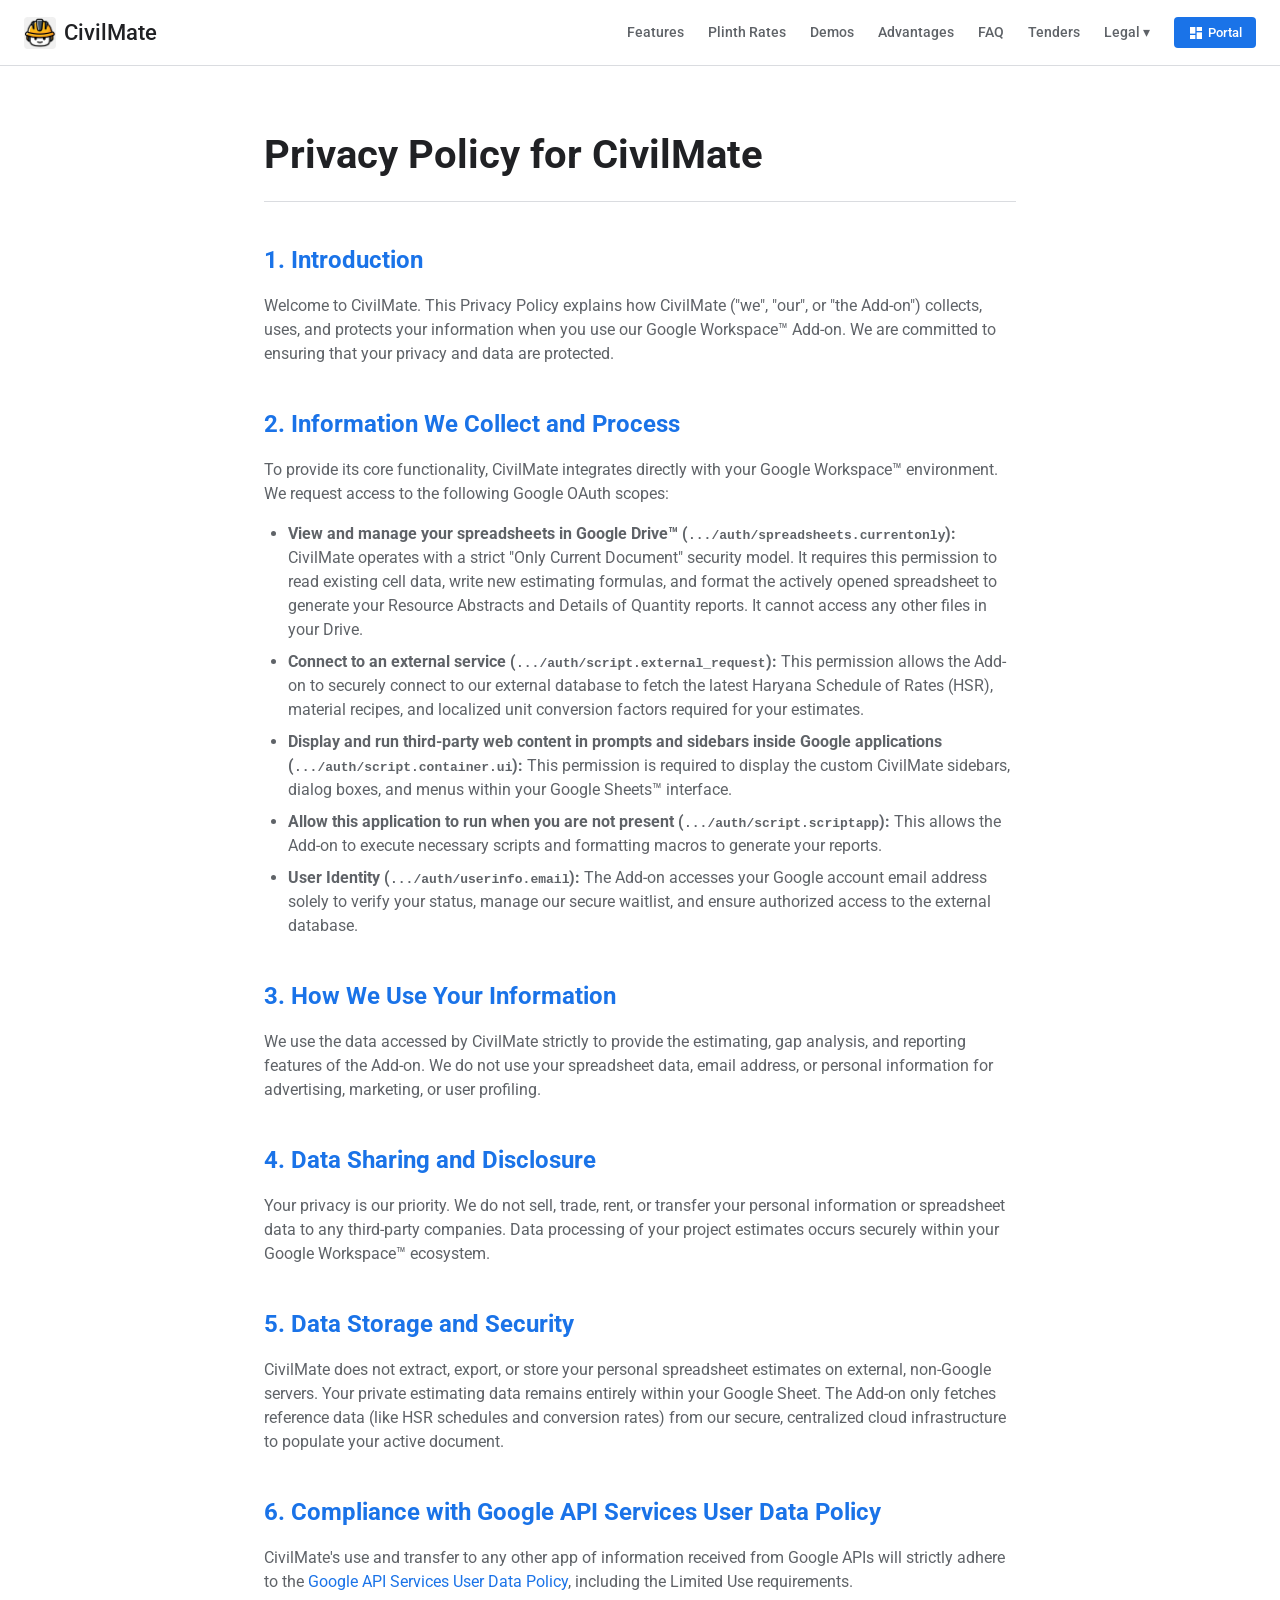
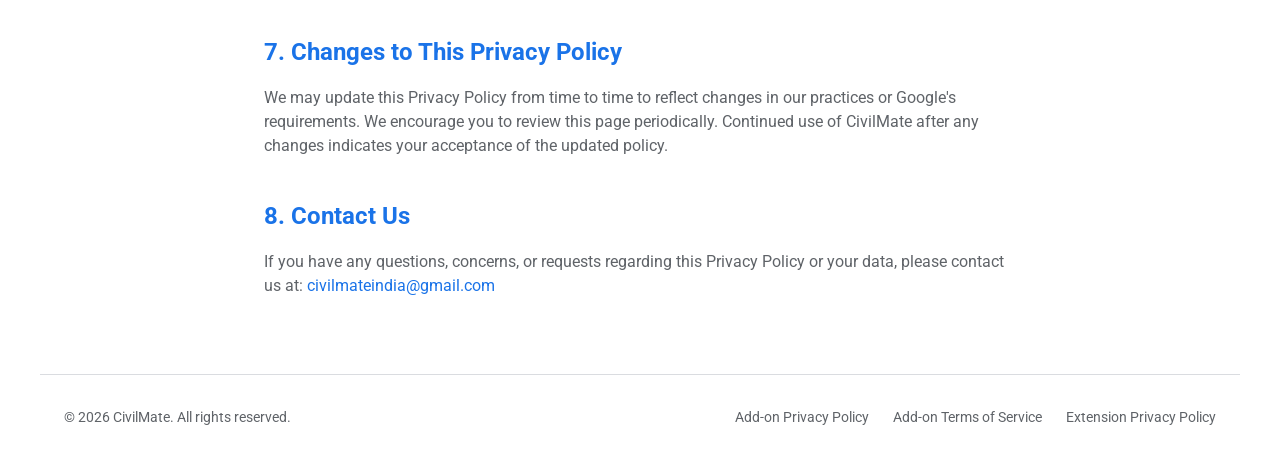
==== commit 3378c652: "Add files via upload" ====
--- a/addon-privacy.html
+++ b/addon-privacy.html
@@ -1,4 +1,4 @@
-<!DOCTYPE html>
+﻿<!DOCTYPE html>
 <html lang="en">
 <head>
     <meta charset="UTF-8">
@@ -23,6 +23,7 @@
         </button>
         <div class="nav-links" id="navLinks">
             <a href="index.html#features">Features</a>
+            <a href="index.html#plinth-rates">Plinth Rates</a>
             <a href="index.html#workflows">Demos</a>
             <a href="index.html#advantages">Advantages</a>
             <a href="faq.html">FAQ</a>
@@ -68,7 +69,7 @@
         <p>Your privacy is our priority. We do not sell, trade, rent, or transfer your personal information or spreadsheet data to any third-party companies. Data processing of your project estimates occurs securely within your Google Workspace&trade; ecosystem.</p>
 
         <h2>5. Data Storage and Security</h2>
-        <p>CivilMate does not extract, export, or store your personal spreadsheet estimates on external, non-Google servers. Your private estimating data remains entirely within your Google Sheet. The Add-on only fetches reference data (like HSR schedules and conversion rates) from our secure, centralized backend (Supabase) to populate your active document.</p>
+        <p>CivilMate does not extract, export, or store your personal spreadsheet estimates on external, non-Google servers. Your private estimating data remains entirely within your Google Sheet. The Add-on only fetches reference data (like HSR schedules and conversion rates) from our secure, centralized cloud infrastructure to populate your active document.</p>
 
         <h2>6. Compliance with Google API Services User Data Policy</h2>
         <p>CivilMate's use and transfer to any other app of information received from Google APIs will strictly adhere to the <a href="https://developers.google.com/terms/api-services-user-data-policy" target="_blank" rel="noopener noreferrer">Google API Services User Data Policy</a>, including the Limited Use requirements.</p>
@@ -91,3 +92,4 @@
 
 </body>
 </html>
+
--- a/style.css
+++ b/style.css
@@ -154,7 +154,7 @@
     height: 125%;
     will-change: transform;
     transition: transform 0.05s linear;
-    opacity: 0.65;
+    opacity: 0.95;
 }
 
 .parallax-vector-svg {
@@ -442,37 +442,11 @@
         padding: 12px 16px;
     }
 
-    .hero-parallax-wrapper {
-        margin-top: 60px;
-        padding: 44px 18px 52px 18px;
-        background: linear-gradient(180deg, #ffffff 0%, #f7faff 60%, #edf3fc 100%);
+    .hero h1 {
+        font-size: 34px;
     }
-
-    .parallax-layer-vectors,
-    .parallax-layer-accents {
-        display: none !important;
-    }
-
-    .parallax-layer-grid {
-        opacity: 0.25;
-        top: 0;
-        bottom: 0;
-        mask-image: none;
-        -webkit-mask-image: none;
-    }
-
-    .hero h1,
-    .hero-content h1 {
-        font-size: 28px;
-        line-height: 1.25;
-        margin-bottom: 16px;
-    }
-
-    .hero p,
-    .hero-content p {
-        font-size: 15px;
-        line-height: 1.55;
-        margin-bottom: 24px;
+    .hero p {
+        font-size: 16px;
     }
 
     .mobile-menu-btn {
@@ -1106,6 +1080,78 @@
             .stat-grid { grid-template-columns: 1fr 1fr; }
         }
 
+        /* --- Rough Cost / Plinth Area Rates Banner --- */
+        .plinth-banner {
+            background: linear-gradient(135deg, #1a73e8 0%, #1557b0 100%);
+            color: #ffffff;
+            padding: 36px 32px;
+            border-radius: 12px;
+            margin: 40px auto;
+            max-width: 1200px;
+            display: flex;
+            align-items: center;
+            gap: 28px;
+            box-shadow: 0 8px 24px rgba(26, 115, 232, 0.2);
+            box-sizing: border-box;
+        }
+
+        .plinth-banner-icon {
+            width: 64px;
+            height: 64px;
+            background: rgba(255, 255, 255, 0.15);
+            border-radius: 16px;
+            display: flex;
+            align-items: center;
+            justify-content: center;
+            flex-shrink: 0;
+        }
+
+        .plinth-banner-icon .material-icons {
+            font-size: 36px;
+            color: #fff;
+        }
+
+        .plinth-banner-content {
+            flex: 1;
+        }
+
+        .plinth-banner-content h3 {
+            font-size: 22px;
+            font-weight: 700;
+            margin: 0 0 8px 0;
+            color: #ffffff;
+        }
+
+        .plinth-banner-content p {
+            font-size: 15px;
+            line-height: 1.6;
+            color: rgba(255, 255, 255, 0.92);
+            margin: 0;
+        }
+
+        .plinth-badge {
+            display: inline-block;
+            background: rgba(255, 255, 255, 0.2);
+            border: 1px solid rgba(255, 255, 255, 0.35);
+            padding: 4px 12px;
+            border-radius: 20px;
+            font-size: 11px;
+            font-weight: 600;
+            text-transform: uppercase;
+            letter-spacing: 0.5px;
+            margin-bottom: 8px;
+        }
+
+        @media (max-width: 768px) {
+            .plinth-banner {
+                flex-direction: column;
+                text-align: center;
+                padding: 24px 20px;
+                gap: 16px;
+                margin: 24px 16px;
+            }
+        }
+
         /* --- GIF Screenshots / Workflow Walkthrough --- */
         .workflow-section {
             padding: 70px 24px;
